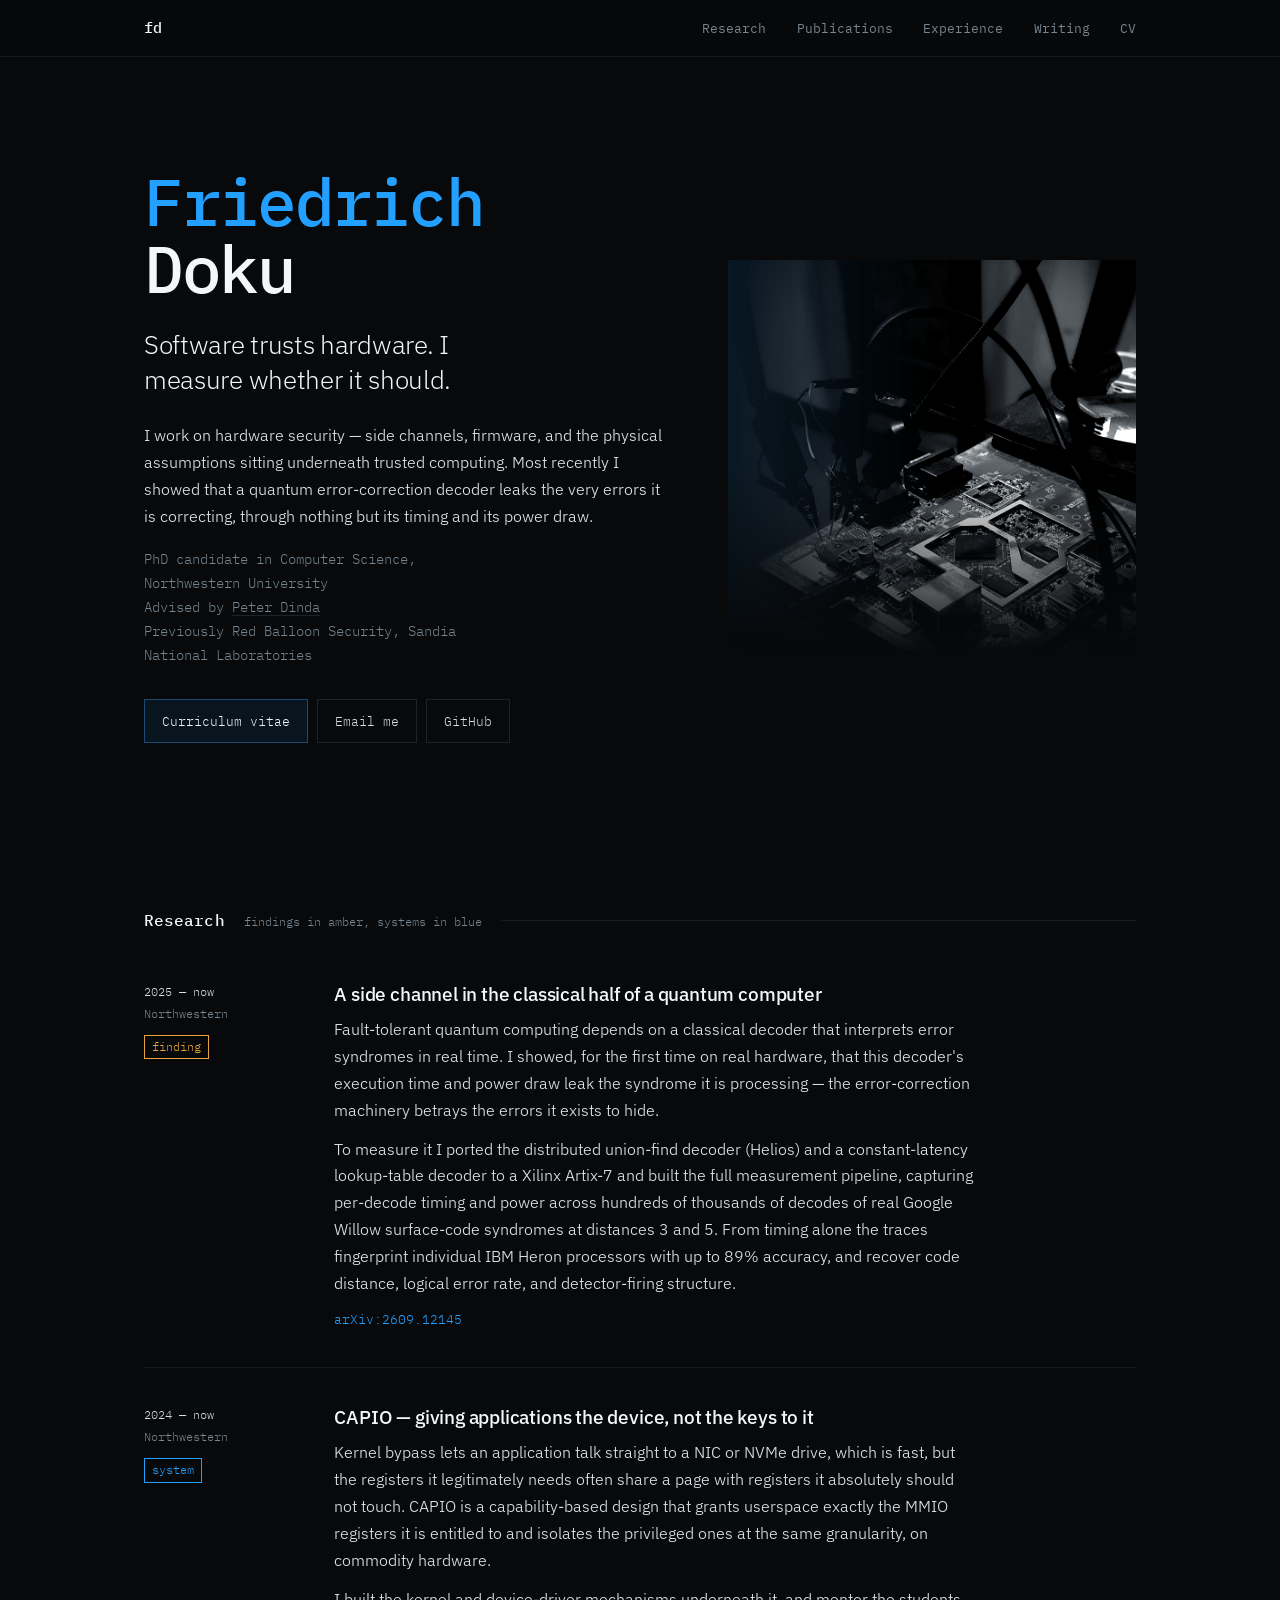
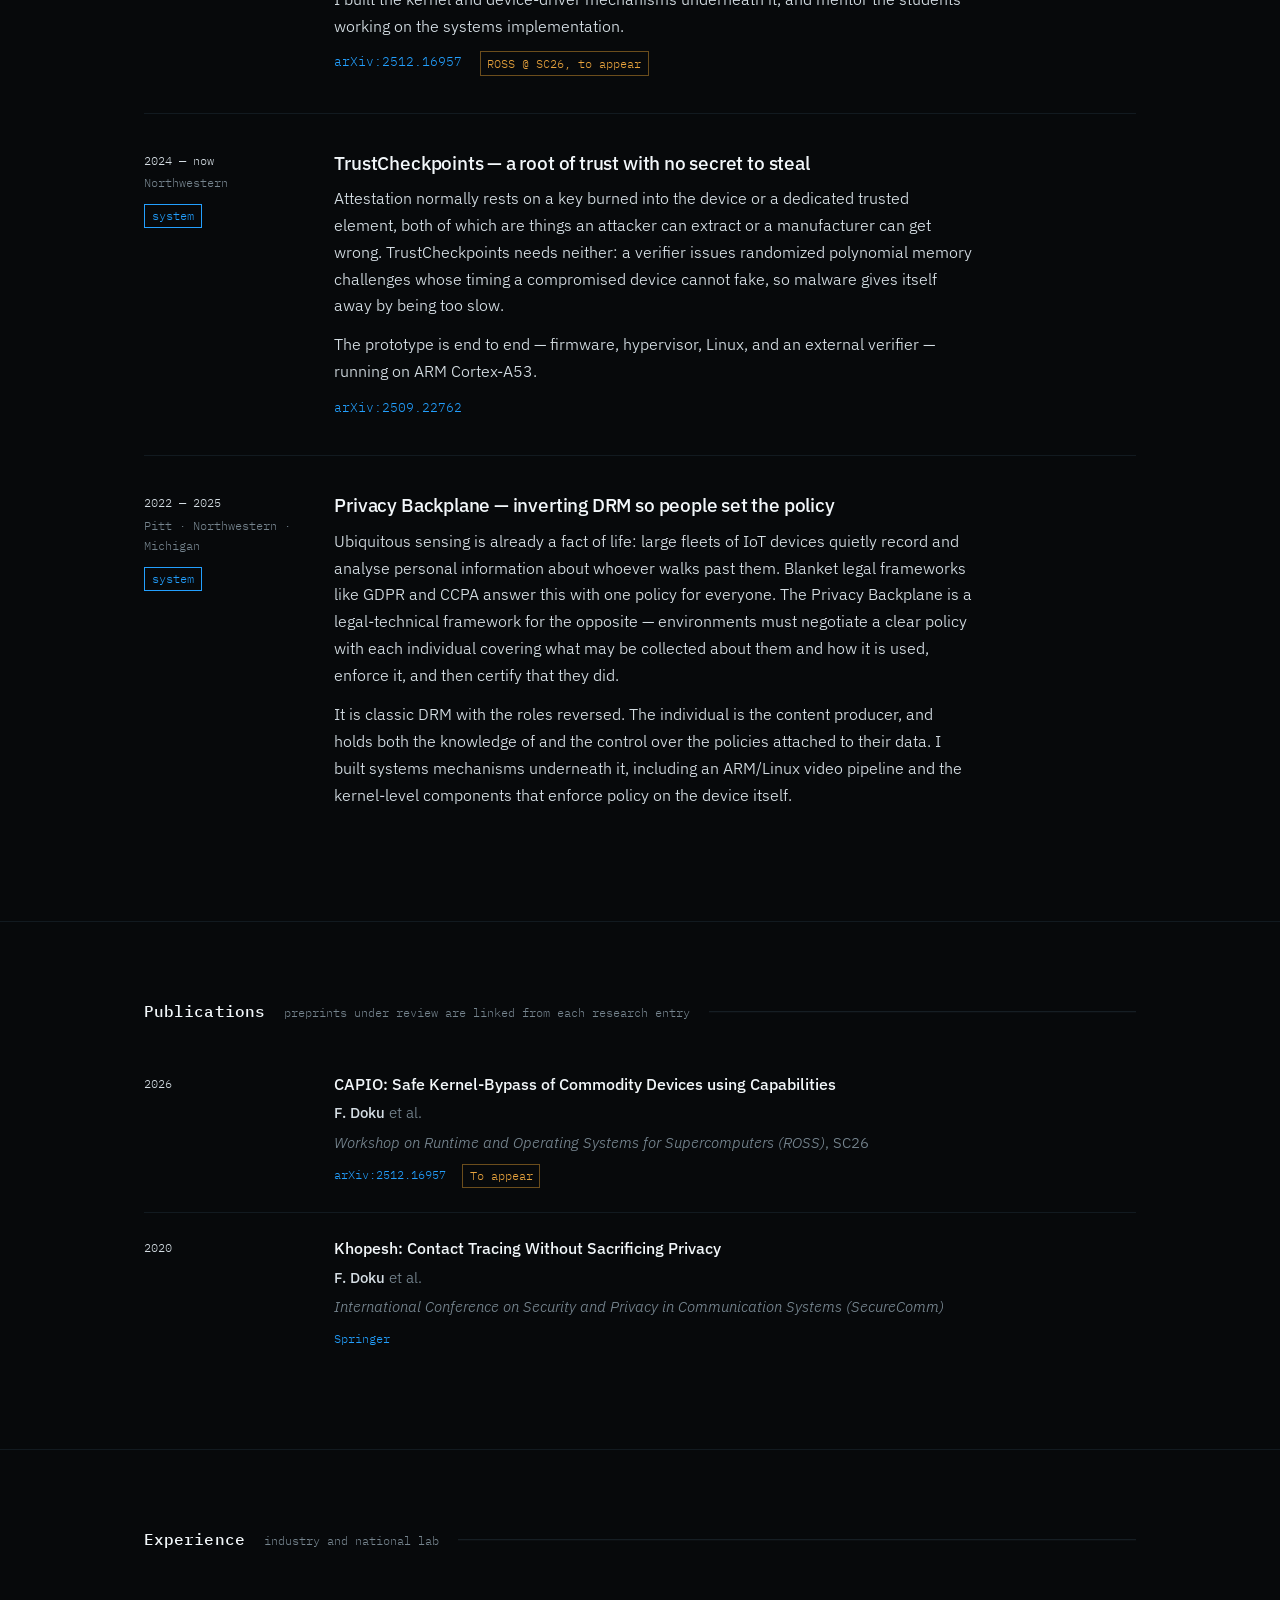
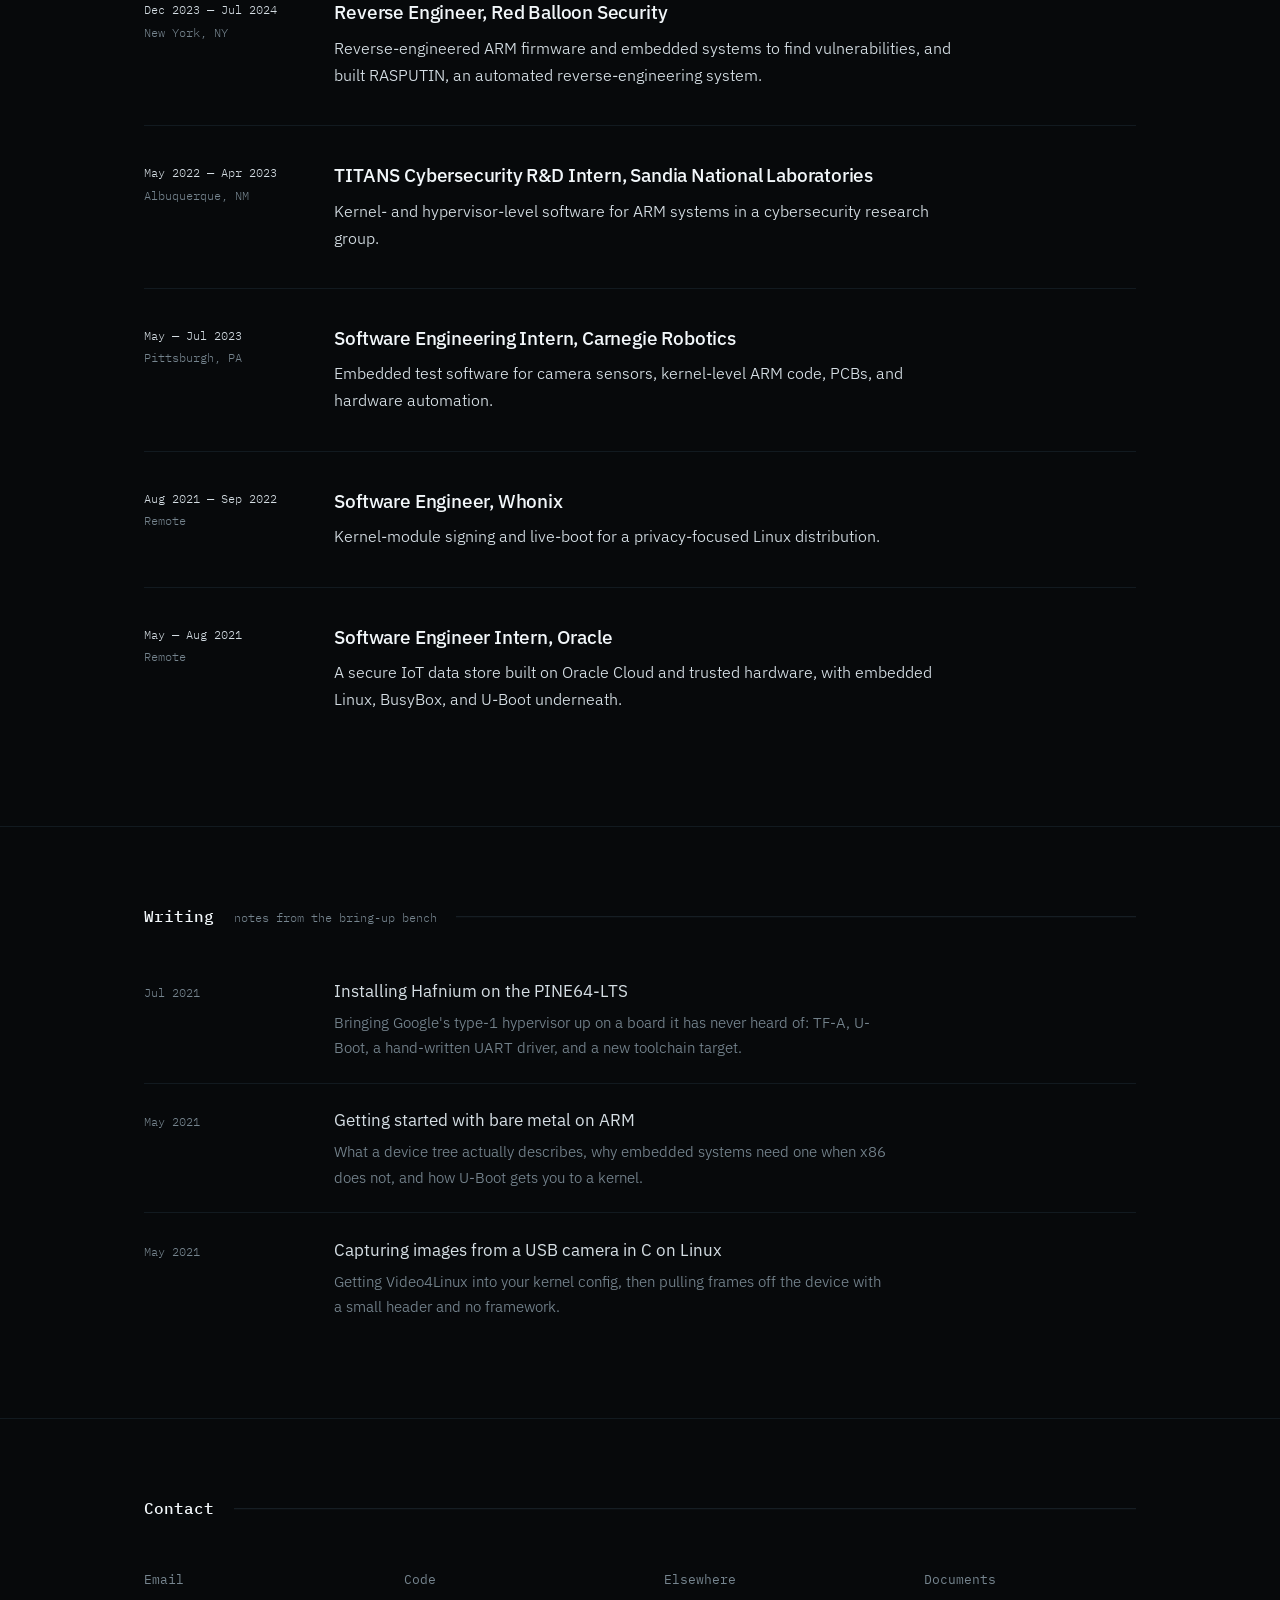
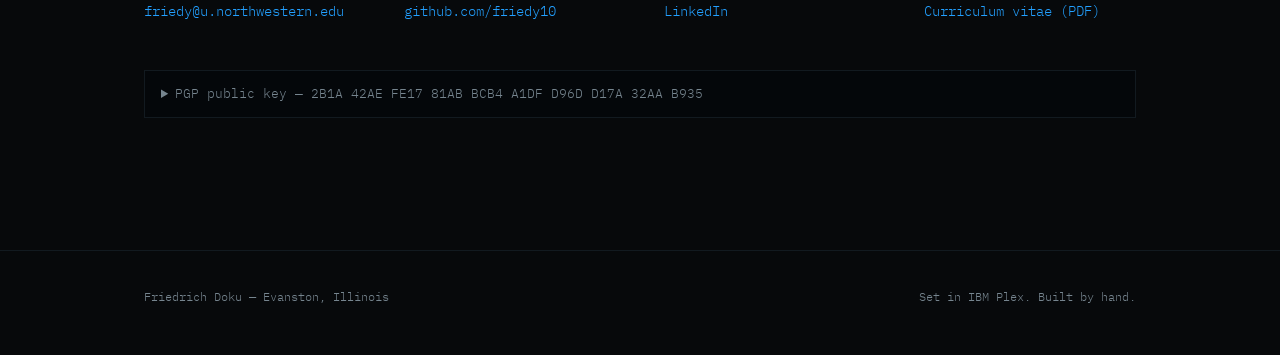
==== index.html @ 808865a9 "Drop the hero waveform" ====
<!DOCTYPE html>
<html lang="en">
<head>
<meta charset="utf-8">
<meta name="viewport" content="width=device-width, initial-scale=1">
<title>Friedrich Doku — Hardware Security Research</title>
<meta name="description" content="Friedrich Doku is a PhD candidate at Northwestern University working on hardware security: side channels, firmware, and the physical assumptions underneath trusted computing.">
<link rel="canonical" href="https://fdoku.me/">

<meta property="og:type" content="profile">
<meta property="og:title" content="Friedrich Doku — Hardware Security Research">
<meta property="og:description" content="PhD candidate at Northwestern working on hardware security: side channels, firmware, and the physical assumptions underneath trusted computing.">
<meta property="og:url" content="https://fdoku.me/">
<meta property="og:image" content="https://fdoku.me/assets/og.jpg">
<meta name="twitter:card" content="summary_large_image">

<link rel="preconnect" href="https://fonts.googleapis.com">
<link rel="preconnect" href="https://fonts.gstatic.com" crossorigin>
<link href="https://fonts.googleapis.com/css2?family=IBM+Plex+Mono:wght@400;500&family=IBM+Plex+Sans:wght@300;400;500&display=swap" rel="stylesheet">
<link rel="stylesheet" href="css/site.css">
<link rel="icon" href="data:image/svg+xml,<svg xmlns='http://www.w3.org/2000/svg' viewBox='0 0 32 32'><rect width='32' height='32' fill='%2307090b'/><text x='16' y='23' font-family='monospace' font-size='18' font-weight='600' fill='%2323a0ff' text-anchor='middle'>fd</text></svg>">

<script type="application/ld+json">
{
  "@context": "https://schema.org",
  "@type": "Person",
  "name": "Friedrich Doku",
  "url": "https://fdoku.me/",
  "email": "friedy@u.northwestern.edu",
  "jobTitle": "PhD Candidate in Computer Science",
  "affiliation": { "@type": "Organization", "name": "Northwestern University" },
  "alumniOf": { "@type": "Organization", "name": "University of Pittsburgh" },
  "knowsAbout": ["Hardware security", "Side-channel analysis", "Quantum error correction", "Trusted computing", "Operating systems", "FPGA design", "Firmware reverse engineering"],
  "sameAs": ["https://github.com/friedy10", "https://www.linkedin.com/in/friedrich-doku-34a43a165"]
}
</script>
</head>
<body>

<a class="skip" href="#main">Skip to content</a>

<header class="masthead">
  <div class="wrap">
    <a class="sigil" href="/">fd</a>
    <nav aria-label="Sections">
      <a href="#research">Research</a>
      <a href="#publications">Publications</a>
      <a href="#experience" data-optional>Experience</a>
      <a href="#writing" data-optional>Writing</a>
      <a href="assets/friedrich-doku-cv.pdf">CV</a>
    </nav>
  </div>
</header>

<main id="main">

  <!-- ============ hero ============ -->
  <section class="hero">
    <div class="wrap">
      <div class="hero-grid">
        <div>
          <h1 class="name"><span class="given">Friedrich</span>Doku</h1>
          <p class="thesis">Software trusts hardware. I measure whether it should.</p>
          <p class="standfirst prose">
            I work on hardware security — side channels, firmware, and the physical
            assumptions sitting underneath trusted computing. Most recently I showed
            that a quantum error-correction decoder leaks the very errors it is
            correcting, through nothing but its timing and its power draw.
          </p>
          <p class="affil">
            PhD candidate in Computer Science, Northwestern University<br>
            Advised by <a href="https://users.cs.northwestern.edu/~pdinda/">Peter Dinda</a><br>
            Previously Red Balloon Security, Sandia National Laboratories
          </p>
          <div class="actions">
            <a class="btn btn-key" href="assets/friedrich-doku-cv.pdf">Curriculum vitae</a>
            <a class="btn" href="mailto:friedy@u.northwestern.edu">Email me</a>
            <a class="btn" href="https://github.com/friedy10">GitHub</a>
          </div>
        </div>
        <div class="portrait">
          <img src="assets/hero-1600.jpg"
               srcset="assets/hero-900.jpg 900w, assets/hero-1600.jpg 1600w"
               sizes="(max-width: 54rem) 22rem, 42vw"
               width="1600" height="1539"
               alt="Micro-probes clipped onto the test points of a development board, photographed in black and white.">
        </div>
      </div>

    </div>
  </section>

  <!-- ============ research ============ -->
  <section class="band" id="research">
    <div class="wrap">
      <div class="band-head">
        <h2>Research</h2>
        <span class="band-note">findings in amber, systems in blue</span>
      </div>

      <div class="entries">

        <article class="entry">
          <div class="entry-meta">
            <span class="entry-when">2025 — now</span>
            <span class="entry-where">Northwestern</span>
            <span class="kind kind-finding">finding</span>
          </div>
          <div>
            <h3>A side channel in the classical half of a quantum computer</h3>
            <p>
              Fault-tolerant quantum computing depends on a classical decoder that
              interprets error syndromes in real time. I showed, for the first time on
              real hardware, that this decoder's execution time and power draw leak the
              syndrome it is processing — the error-correction machinery betrays the
              errors it exists to hide.
            </p>
            <p>
              To measure it I ported the distributed union-find decoder (Helios) and a
              constant-latency lookup-table decoder to a Xilinx Artix-7 and built the
              full measurement pipeline, capturing per-decode timing and power across
              hundreds of thousands of decodes of real Google Willow surface-code
              syndromes at distances 3 and 5. From timing alone the traces fingerprint
              individual IBM Heron processors with up to 89% accuracy, and recover code
              distance, logical error rate, and detector-firing structure.
            </p>
            <div class="entry-links">
              <a href="https://arxiv.org/abs/2609.12145">arXiv:2609.12145</a>
            </div>
          </div>
        </article>

        <article class="entry">
          <div class="entry-meta">
            <span class="entry-when">2024 — now</span>
            <span class="entry-where">Northwestern</span>
            <span class="kind kind-system">system</span>
          </div>
          <div>
            <h3>CAPIO — giving applications the device, not the keys to it</h3>
            <p>
              Kernel bypass lets an application talk straight to a NIC or NVMe drive,
              which is fast, but the registers it legitimately needs often share a page
              with registers it absolutely should not touch. CAPIO is a capability-based
              design that grants userspace exactly the MMIO registers it is entitled to
              and isolates the privileged ones at the same granularity, on commodity
              hardware.
            </p>
            <p>
              I built the kernel and device-driver mechanisms underneath it, and mentor
              the students working on the systems implementation.
            </p>
            <div class="entry-links">
              <a href="https://arxiv.org/abs/2512.16957">arXiv:2512.16957</a>
              <span class="status">ROSS @ SC26, to appear</span>
            </div>
          </div>
        </article>

        <article class="entry">
          <div class="entry-meta">
            <span class="entry-when">2024 — now</span>
            <span class="entry-where">Northwestern</span>
            <span class="kind kind-system">system</span>
          </div>
          <div>
            <h3>TrustCheckpoints — a root of trust with no secret to steal</h3>
            <p>
              Attestation normally rests on a key burned into the device or a dedicated
              trusted element, both of which are things an attacker can extract or a
              manufacturer can get wrong. TrustCheckpoints needs neither: a verifier
              issues randomized polynomial memory challenges whose timing a compromised
              device cannot fake, so malware gives itself away by being too slow.
            </p>
            <p>
              The prototype is end to end — firmware, hypervisor, Linux, and an external
              verifier — running on ARM Cortex-A53.
            </p>
            <div class="entry-links">
              <a href="https://arxiv.org/abs/2509.22762">arXiv:2509.22762</a>
            </div>
          </div>
        </article>

        <article class="entry">
          <div class="entry-meta">
            <span class="entry-when">2022 — 2025</span>
            <span class="entry-where">Pitt · Northwestern · Michigan</span>
            <span class="kind kind-system">system</span>
          </div>
          <div>
            <h3>Privacy Backplane — inverting DRM so people set the policy</h3>
            <p>
              Ubiquitous sensing is already a fact of life: large fleets of IoT devices
              quietly record and analyse personal information about whoever walks past
              them. Blanket legal frameworks like GDPR and CCPA answer this with one
              policy for everyone. The Privacy Backplane is a legal-technical framework
              for the opposite — environments must negotiate a clear policy with each
              individual covering what may be collected about them and how it is used,
              enforce it, and then certify that they did.
            </p>
            <p>
              It is classic DRM with the roles reversed. The individual is the content
              producer, and holds both the knowledge of and the control over the policies
              attached to their data. I built systems mechanisms underneath it, including
              an ARM/Linux video pipeline and the kernel-level components that enforce
              policy on the device itself.
            </p>
          </div>
        </article>

      </div>
    </div>
  </section>

  <!-- ============ publications ============ -->
  <section class="band" id="publications">
    <div class="wrap">
      <div class="band-head">
        <h2>Publications</h2>
        <span class="band-note">preprints under review are linked from each research entry</span>
      </div>

      <ol class="pubs">
        <li class="pub">
          <div class="pub-year">2026</div>
          <div>
            <p class="pub-title">CAPIO: Safe Kernel-Bypass of Commodity Devices using Capabilities</p>
            <p class="pub-authors"><span class="me">F. Doku</span> et al.</p>
            <p class="pub-venue"><em>Workshop on Runtime and Operating Systems for Supercomputers (ROSS)</em>, SC26</p>
            <div class="pub-links">
              <a href="https://arxiv.org/abs/2512.16957">arXiv:2512.16957</a>
              <span class="status">To appear</span>
            </div>
          </div>
        </li>
        <li class="pub">
          <div class="pub-year">2020</div>
          <div>
            <p class="pub-title">Khopesh: Contact Tracing Without Sacrificing Privacy</p>
            <p class="pub-authors"><span class="me">F. Doku</span> et al.</p>
            <p class="pub-venue"><em>International Conference on Security and Privacy in Communication Systems (SecureComm)</em></p>
            <div class="pub-links"><a href="https://link.springer.com/chapter/10.1007/978-3-030-63095-9_30">Springer</a></div>
          </div>
        </li>
      </ol>
    </div>
  </section>

  <!-- ============ experience ============ -->
  <section class="band" id="experience">
    <div class="wrap">
      <div class="band-head">
        <h2>Experience</h2>
        <span class="band-note">industry and national lab</span>
      </div>

      <div class="entries">
        <article class="entry">
          <div class="entry-meta">
            <span class="entry-when">Dec 2023 — Jul 2024</span>
            <span class="entry-where">New York, NY</span>
          </div>
          <div>
            <h3>Reverse Engineer, Red Balloon Security</h3>
            <p>
              Reverse-engineered ARM firmware and embedded systems to find
              vulnerabilities, and built RASPUTIN, an automated reverse-engineering
              system.
            </p>
          </div>
        </article>

        <article class="entry">
          <div class="entry-meta">
            <span class="entry-when">May 2022 — Apr 2023</span>
            <span class="entry-where">Albuquerque, NM</span>
          </div>
          <div>
            <h3>TITANS Cybersecurity R&amp;D Intern, Sandia National Laboratories</h3>
            <p>Kernel- and hypervisor-level software for ARM systems in a cybersecurity research group.</p>
          </div>
        </article>

        <article class="entry">
          <div class="entry-meta">
            <span class="entry-when">May — Jul 2023</span>
            <span class="entry-where">Pittsburgh, PA</span>
          </div>
          <div>
            <h3>Software Engineering Intern, Carnegie Robotics</h3>
            <p>Embedded test software for camera sensors, kernel-level ARM code, PCBs, and hardware automation.</p>
          </div>
        </article>

        <article class="entry">
          <div class="entry-meta">
            <span class="entry-when">Aug 2021 — Sep 2022</span>
            <span class="entry-where">Remote</span>
          </div>
          <div>
            <h3>Software Engineer, Whonix</h3>
            <p>Kernel-module signing and live-boot for a privacy-focused Linux distribution.</p>
          </div>
        </article>

        <article class="entry">
          <div class="entry-meta">
            <span class="entry-when">May — Aug 2021</span>
            <span class="entry-where">Remote</span>
          </div>
          <div>
            <h3>Software Engineer Intern, Oracle</h3>
            <p>A secure IoT data store built on Oracle Cloud and trusted hardware, with embedded Linux, BusyBox, and U-Boot underneath.</p>
          </div>
        </article>
      </div>
    </div>
  </section>

  <!-- ============ writing ============ -->
  <section class="band" id="writing">
    <div class="wrap">
      <div class="band-head">
        <h2>Writing</h2>
        <span class="band-note">notes from the bring-up bench</span>
      </div>

      <div class="notes">
        <article class="note">
          <div class="note-date">Jul 2021</div>
          <div>
            <h3><a href="writing/hafnium-pine64.html">Installing Hafnium on the PINE64-LTS</a></h3>
            <p>Bringing Google's type-1 hypervisor up on a board it has never heard of: TF-A, U-Boot, a hand-written UART driver, and a new toolchain target.</p>
          </div>
        </article>
        <article class="note">
          <div class="note-date">May 2021</div>
          <div>
            <h3><a href="writing/bare-metal-arm.html">Getting started with bare metal on ARM</a></h3>
            <p>What a device tree actually describes, why embedded systems need one when x86 does not, and how U-Boot gets you to a kernel.</p>
          </div>
        </article>
        <article class="note">
          <div class="note-date">May 2021</div>
          <div>
            <h3><a href="writing/usb-camera-linux.html">Capturing images from a USB camera in C on Linux</a></h3>
            <p>Getting Video4Linux into your kernel config, then pulling frames off the device with a small header and no framework.</p>
          </div>
        </article>
      </div>
    </div>
  </section>

  <!-- ============ contact ============ -->
  <section class="band" id="contact">
    <div class="wrap">
      <div class="band-head">
        <h2>Contact</h2>
      </div>

      <div class="contact-grid">
        <div>
          <h3>Email</h3>
          <p><a href="mailto:friedy@u.northwestern.edu">friedy@u.northwestern.edu</a></p>
        </div>
        <div>
          <h3>Code</h3>
          <p><a href="https://github.com/friedy10">github.com/friedy10</a></p>
        </div>
        <div>
          <h3>Elsewhere</h3>
          <p><a href="https://www.linkedin.com/in/friedrich-doku-34a43a165">LinkedIn</a></p>
        </div>
        <div>
          <h3>Documents</h3>
          <p><a href="assets/friedrich-doku-cv.pdf">Curriculum vitae (PDF)</a></p>
        </div>
      </div>

      <details class="pgp">
        <summary>PGP public key — 2B1A 42AE FE17 81AB BCB4 A1DF D96D D17A 32AA B935</summary>
        <pre>-----BEGIN PGP PUBLIC KEY BLOCK-----

xjMEZY9wIBYJKwYBBAHaRw8BAQdANNFhw9uJPuq9oFyy8xSL/KICHEbL1bJOZC79
U6bg1aDNKEZyaWVkcmljaCBEb2t1IDxmcmllZHJpY2hkb2t1QGdtYWlsLmNvbT7C
iQQTFggAMRYhBCsaQq7+F4GrvLSh39lt0Xoyqrk1BQJlj3AgAhsDBAsJCAcFFQgJ
CgsFFgIDAQAACgkQ2W3RejKquTUc7wEAmlkQCG/AqqyCNKXZ5TZtK6Zj+J1MzpQW
PnNj9IHGEZ8A/2VT9aLi4pdKVY94GvLD6oTisN+mFYYg9LP3dTA17pYAzjgEZY9w
IBIKKwYBBAGXVQEFAQEHQJ5poy1A3QW7K1NgSfqn7qgs6y6pedqAxLJqjVR3CONk
AwEIB8J4BBgWCAAgFiEEKxpCrv4Xgau8tKHf2W3RejKquTUFAmWPcCACGwwACgkQ
2W3RejKquTUVhAD/XX2ftGFTFWkQBJEXX9XVi2YY2TYz3v8AEkPWFZdljkkA/ijt
Ziic5yHUYnKzFaPhceVBJk4YUfXxAPOUCLkJU6MO
=awGI
-----END PGP PUBLIC KEY BLOCK-----</pre>
      </details>
    </div>
  </section>

</main>

<footer class="foot">
  <div class="wrap">
    <span>Friedrich Doku — Evanston, Illinois</span>
    <span>Set in IBM Plex. Built by hand.</span>
  </div>
</footer>

</body>
</html>
---- css/site.css ----
/* Friedrich Doku — hardware security research
   Palette grounded in instrumentation: deep board-black, probe blue (#23A0FF,
   sampled from the existing wordmark), sodium amber for measurement findings. */

:root {
  --ink:        #07090b;
  --ink-raise:  #0d1216;
  --ink-sunk:   #04070a;
  --line:       #1b242b;
  --line-soft:  #121a20;
  --mute:       #76858f;
  --text:       #d5dee4;
  --bright:     #f2f7fa;

  --probe:      #23a0ff;   /* systems I built */
  --probe-dim:  #1a4a73;
  --signal:     #e8a33d;   /* measurements / findings */
  --signal-dim: #6b4d1c;

  --mono: "IBM Plex Mono", ui-monospace, SFMono-Regular, Menlo, monospace;
  --sans: "IBM Plex Sans", system-ui, -apple-system, Segoe UI, sans-serif;

  --wrap: 1120px;
  --gut: clamp(1.25rem, 5vw, 4rem);
  --meta-col: 9.5rem;
}

*, *::before, *::after { box-sizing: border-box; }

html { -webkit-text-size-adjust: 100%; scroll-behavior: smooth; }
@media (prefers-reduced-motion: reduce) { html { scroll-behavior: auto; } }

body {
  margin: 0;
  background: var(--ink);
  color: var(--text);
  font-family: var(--sans);
  font-size: 1rem;
  font-weight: 350;
  line-height: 1.68;
  -webkit-font-smoothing: antialiased;
  text-rendering: optimizeLegibility;
}

/* ---------- primitives ---------- */

.wrap { max-width: var(--wrap); margin-inline: auto; padding-inline: var(--gut); }
.prose { max-width: 66ch; }

a { color: var(--probe); text-decoration: none; }
a:hover { text-decoration: underline; text-underline-offset: 0.2em; }

:focus-visible {
  outline: 2px solid var(--probe);
  outline-offset: 3px;
  border-radius: 1px;
}

.skip {
  position: absolute; left: -9999px;
  background: var(--probe); color: var(--ink-sunk);
  padding: 0.6rem 1rem; font-family: var(--mono); font-size: 0.85rem; z-index: 99;
}
.skip:focus { left: 1rem; top: 1rem; }

/* ---------- masthead ---------- */

.masthead {
  position: sticky; top: 0; z-index: 20;
  background: color-mix(in srgb, var(--ink) 86%, transparent);
  backdrop-filter: blur(10px);
  border-bottom: 1px solid var(--line-soft);
}
.masthead > .wrap {
  display: flex; align-items: center; justify-content: space-between;
  gap: 1.5rem; min-height: 3.5rem;
}
.sigil {
  font-family: var(--mono); font-size: 0.95rem; font-weight: 500;
  color: var(--bright); letter-spacing: 0.02em;
}
.sigil:hover { text-decoration: none; color: var(--probe); }
.masthead nav { display: flex; gap: clamp(0.9rem, 2.4vw, 1.9rem); }
.masthead nav a {
  font-family: var(--mono); font-size: 0.83rem; font-weight: 400;
  color: var(--mute);
}
.masthead nav a:hover { color: var(--bright); text-decoration: none; }
@media (max-width: 34rem) { .masthead nav a[data-optional] { display: none; } }

/* ---------- hero ---------- */

.hero {
  padding-top: clamp(3.5rem, 9vw, 7rem);
  padding-bottom: clamp(3rem, 7vw, 5.5rem);
  position: relative; overflow: hidden;
}
.hero-grid {
  display: grid;
  grid-template-columns: minmax(0, 1.12fr) minmax(0, 0.88fr);
  gap: clamp(2rem, 5vw, 4.5rem);
  align-items: center;
}

.name {
  font-family: var(--mono);
  font-size: clamp(2.3rem, 6.4vw, 4.1rem);
  font-weight: 500;
  line-height: 1.02;
  letter-spacing: -0.035em;
  color: var(--bright);
  margin: 0 0 1.6rem;
}
.name .given { display: block; color: var(--probe); }

.thesis {
  font-family: var(--sans);
  font-size: clamp(1.18rem, 2.5vw, 1.6rem);
  font-weight: 300;
  line-height: 1.36;
  letter-spacing: -0.012em;
  color: var(--bright);
  margin: 0 0 1.5rem;
  max-width: 24ch;
  text-wrap: balance;
}
.standfirst { color: var(--text); margin: 0 0 1.1rem; max-width: 52ch; }
.affil {
  font-family: var(--mono); font-size: 0.86rem; line-height: 1.75;
  color: var(--mute); margin: 0 0 2rem; max-width: 46ch;
}
.affil a { color: var(--mute); text-decoration: underline;
           text-decoration-color: var(--line); text-underline-offset: 0.22em; }
.affil a:hover { color: var(--text); text-decoration-color: var(--probe); }

.actions { display: flex; flex-wrap: wrap; gap: 0.6rem; }
.btn {
  font-family: var(--mono); font-size: 0.84rem;
  padding: 0.6rem 1.05rem;
  border: 1px solid var(--line);
  color: var(--text); background: transparent;
}
.btn:hover { border-color: var(--probe); color: var(--bright); text-decoration: none; }
.btn-key { border-color: var(--probe-dim); background: rgba(35,160,255,0.08); color: var(--bright); }
.btn-key:hover { background: rgba(35,160,255,0.16); }

/* portrait — bleeds into the page rather than sitting in a box */
.portrait {
  position: relative;
  -webkit-mask-image: linear-gradient(to bottom, #000 52%, transparent 100%);
  mask-image: linear-gradient(to bottom, #000 52%, transparent 100%);
}
.portrait img {
  display: block; width: 100%; height: auto;
  filter: grayscale(1) contrast(1.22) brightness(1.12);
  -webkit-mask-image: linear-gradient(to left, #000 50%, transparent 100%);
  mask-image: linear-gradient(to left, #000 50%, transparent 100%);
}
.portrait::after {           /* probe-blue cast, barely there */
  content: ""; position: absolute; inset: 0;
  background: var(--probe); opacity: 0.1;
  mix-blend-mode: soft-light; pointer-events: none;
}
@media (max-width: 54rem) {
  .hero-grid { grid-template-columns: 1fr; }
  .portrait { order: -1; max-width: 20rem; -webkit-mask-image: none; mask-image: none; }
  .portrait img { -webkit-mask-image: none; mask-image: none; }
}

/* ---------- sections ---------- */

.band { padding-block: clamp(3rem, 6vw, 4.75rem); }
.band + .band { border-top: 1px solid var(--line-soft); }

.band-head {
  display: flex; align-items: baseline; gap: 1.2rem;
  margin-bottom: clamp(2rem, 4vw, 3rem);
}
.band-head h2 {
  font-family: var(--mono); font-size: 0.98rem; font-weight: 500;
  color: var(--bright); margin: 0; white-space: nowrap; letter-spacing: 0.005em;
}
.band-head::after {
  content: ""; flex: 1; height: 1px; background: var(--line);
  transform: translateY(-0.3em);
}
.band-note {
  font-family: var(--mono); font-size: 0.78rem; color: var(--mute);
  white-space: nowrap;
}

/* ---------- entry rows (research, experience) ---------- */

.entries { display: grid; gap: 0; }
.entry {
  display: grid;
  grid-template-columns: var(--meta-col) minmax(0, 1fr);
  gap: clamp(1.2rem, 3vw, 2.75rem);
  padding-block: clamp(1.6rem, 3vw, 2.3rem);
  border-top: 1px solid var(--line-soft);
}
.entry:first-child { border-top: 0; padding-top: 0; }

.entry-meta { font-family: var(--mono); font-size: 0.78rem; line-height: 1.6; color: var(--mute); }
.entry-when { display: block; color: var(--text); }
.entry-where { display: block; margin-top: 0.15rem; }

/* kind marker: amber = a measurement/finding, blue = a system I built.
   The word carries the meaning; colour only reinforces it. */
.kind {
  display: inline-block; margin-top: 0.7rem;
  font-family: var(--mono); font-size: 0.72rem;
  padding: 0.12rem 0.45rem; border: 1px solid currentColor;
}
.kind-finding { color: var(--signal); }
.kind-system  { color: var(--probe); }

.entry h3 {
  font-family: var(--sans); font-size: 1.16rem; font-weight: 500;
  line-height: 1.34; letter-spacing: -0.01em;
  color: var(--bright); margin: 0 0 0.6rem;
}
.entry p { margin: 0 0 0.75rem; max-width: 64ch; }
.entry p:last-child { margin-bottom: 0; }
.entry-links { font-family: var(--mono); font-size: 0.8rem; display: flex; flex-wrap: wrap; gap: 1.1rem; }

@media (max-width: 40rem) {
  .entry { grid-template-columns: 1fr; gap: 0.85rem; }
  .kind { margin-top: 0.4rem; }
}

/* ---------- publications ---------- */

.pubs { list-style: none; margin: 0; padding: 0; counter-reset: none; }
.pub {
  display: grid;
  grid-template-columns: var(--meta-col) minmax(0, 1fr);
  gap: clamp(1.2rem, 3vw, 2.75rem);
  padding-block: 1.5rem;
  border-top: 1px solid var(--line-soft);
}
.pub:first-child { border-top: 0; padding-top: 0; }
.pub-year { font-family: var(--mono); font-size: 0.78rem; color: var(--text); }
.pub-title { font-weight: 500; color: var(--bright); margin: 0 0 0.35rem; line-height: 1.45; }
.pub-authors, .pub-venue {
  font-size: 0.92rem; color: var(--mute); margin: 0 0 0.3rem;
}
.pub-authors .me { color: var(--text); font-weight: 500; }
.pub-venue em { font-style: italic; }
.pub-links { font-family: var(--mono); font-size: 0.78rem; display: flex; flex-wrap: wrap; gap: 1rem; margin-top: 0.5rem; }
.status {
  font-family: var(--mono); font-size: 0.72rem; color: var(--signal);
  border: 1px solid var(--signal-dim); padding: 0.1rem 0.4rem;
}
@media (max-width: 40rem) { .pub { grid-template-columns: 1fr; gap: 0.5rem; } }

/* ---------- writing ---------- */

.notes { display: grid; gap: 0; }
.note {
  display: grid; grid-template-columns: var(--meta-col) minmax(0, 1fr);
  gap: clamp(1.2rem, 3vw, 2.75rem);
  padding-block: 1.4rem; border-top: 1px solid var(--line-soft);
  align-items: baseline;
}
.note:first-child { border-top: 0; padding-top: 0; }
.note-date { font-family: var(--mono); font-size: 0.78rem; color: var(--mute); }
.note h3 { font-family: var(--sans); font-size: 1.05rem; font-weight: 400; margin: 0 0 0.3rem; }
.note h3 a { color: var(--text); }
.note h3 a:hover { color: var(--probe); text-decoration: none; }
.note p { margin: 0; font-size: 0.94rem; color: var(--mute); max-width: 62ch; }
@media (max-width: 40rem) { .note { grid-template-columns: 1fr; gap: 0.35rem; } }

/* ---------- contact ---------- */

.contact-grid {
  display: grid; grid-template-columns: repeat(auto-fit, minmax(11rem, 1fr));
  gap: clamp(1.5rem, 4vw, 3rem);
}
.contact-grid h3 {
  font-family: var(--mono); font-size: 0.8rem; font-weight: 400;
  color: var(--mute); margin: 0 0 0.6rem;
}
.contact-grid p { margin: 0 0 0.4rem; font-family: var(--mono); font-size: 0.88rem; }
.pgp {
  margin-top: 2.5rem; border: 1px solid var(--line-soft);
  background: var(--ink-sunk);
}
.pgp summary {
  cursor: pointer; padding: 0.75rem 1rem;
  font-family: var(--mono); font-size: 0.8rem; color: var(--mute);
}
.pgp summary:hover { color: var(--text); }
.pgp pre {
  margin: 0; padding: 0 1rem 1rem; overflow-x: auto;
  font-family: var(--mono); font-size: 0.68rem; line-height: 1.5; color: var(--mute);
}

/* ---------- footer ---------- */

.foot {
  border-top: 1px solid var(--line-soft);
  margin-top: clamp(2rem, 5vw, 3.5rem);
  padding-block: 2.25rem 3rem;
  font-family: var(--mono); font-size: 0.76rem; color: var(--mute);
}
.foot > .wrap {
  display: flex; flex-wrap: wrap; gap: 0.6rem 2rem; justify-content: space-between;
}
.foot a { color: var(--mute); }
.foot a:hover { color: var(--text); }

/* ---------- article pages ---------- */

.article { padding-block: clamp(3rem, 7vw, 5rem) 2rem; }
.article-head { max-width: 66ch; margin-bottom: clamp(2.2rem, 5vw, 3.2rem); }
.back {
  font-family: var(--mono); font-size: 0.8rem; color: var(--mute);
  display: inline-block; margin-bottom: 1.6rem;
}
.back:hover { color: var(--probe); text-decoration: none; }
.article-head h1 {
  font-family: var(--sans); font-weight: 400;
  font-size: clamp(1.7rem, 4vw, 2.5rem); line-height: 1.2;
  letter-spacing: -0.022em; color: var(--bright); margin: 0 0 0.9rem;
  text-wrap: balance;
}
.article-meta { font-family: var(--mono); font-size: 0.79rem; color: var(--mute); }
.article-meta .vintage { color: var(--signal); }

.body { max-width: 68ch; }
.body h2 {
  font-family: var(--mono); font-size: 1.02rem; font-weight: 500; color: var(--bright);
  margin: 2.8rem 0 0.9rem; padding-bottom: 0.5rem; border-bottom: 1px solid var(--line-soft);
}
.body h3 {
  font-family: var(--mono); font-size: 0.88rem; font-weight: 500; color: var(--probe);
  margin: 2rem 0 0.7rem;
}
.body p { margin: 0 0 1.15rem; }
.body ul { margin: 0 0 1.15rem; padding-left: 1.1rem; }
.body li { margin-bottom: 0.4rem; }
.body img {
  display: block; width: 100%; height: auto; margin: 1.6rem 0 0.5rem;
  border: 1px solid var(--line); background: var(--ink-sunk);
}
.body figure { margin: 1.8rem 0; }
.body figure img { margin-top: 0; }
.body figcaption { font-family: var(--mono); font-size: 0.74rem; color: var(--mute); margin-top: 0.6rem; }

.body pre {
  background: var(--ink-sunk); border: 1px solid var(--line-soft);
  border-left: 2px solid var(--probe-dim);
  padding: 0.95rem 1.1rem; overflow-x: auto;
  margin: 0 0 1.3rem;
  font-family: var(--mono); font-size: 0.8rem; line-height: 1.62; color: var(--text);
}
.body code {
  font-family: var(--mono); font-size: 0.86em;
  background: var(--ink-raise); border: 1px solid var(--line-soft);
  padding: 0.1em 0.35em; color: var(--bright);
}
.body pre code { background: none; border: 0; padding: 0; font-size: inherit; color: inherit; }

.article-foot {
  max-width: 68ch; margin-top: 3.5rem; padding-top: 1.5rem;
  border-top: 1px solid var(--line-soft);
  font-family: var(--mono); font-size: 0.8rem; color: var(--mute);
}

/* ---------- 404 ---------- */
.lost { min-height: 62vh; display: grid; align-content: center; gap: 1rem; }
.lost h1 { font-family: var(--mono); font-size: clamp(2rem, 6vw, 3.2rem); color: var(--bright); margin: 0; }
.lost p { max-width: 46ch; margin: 0; }
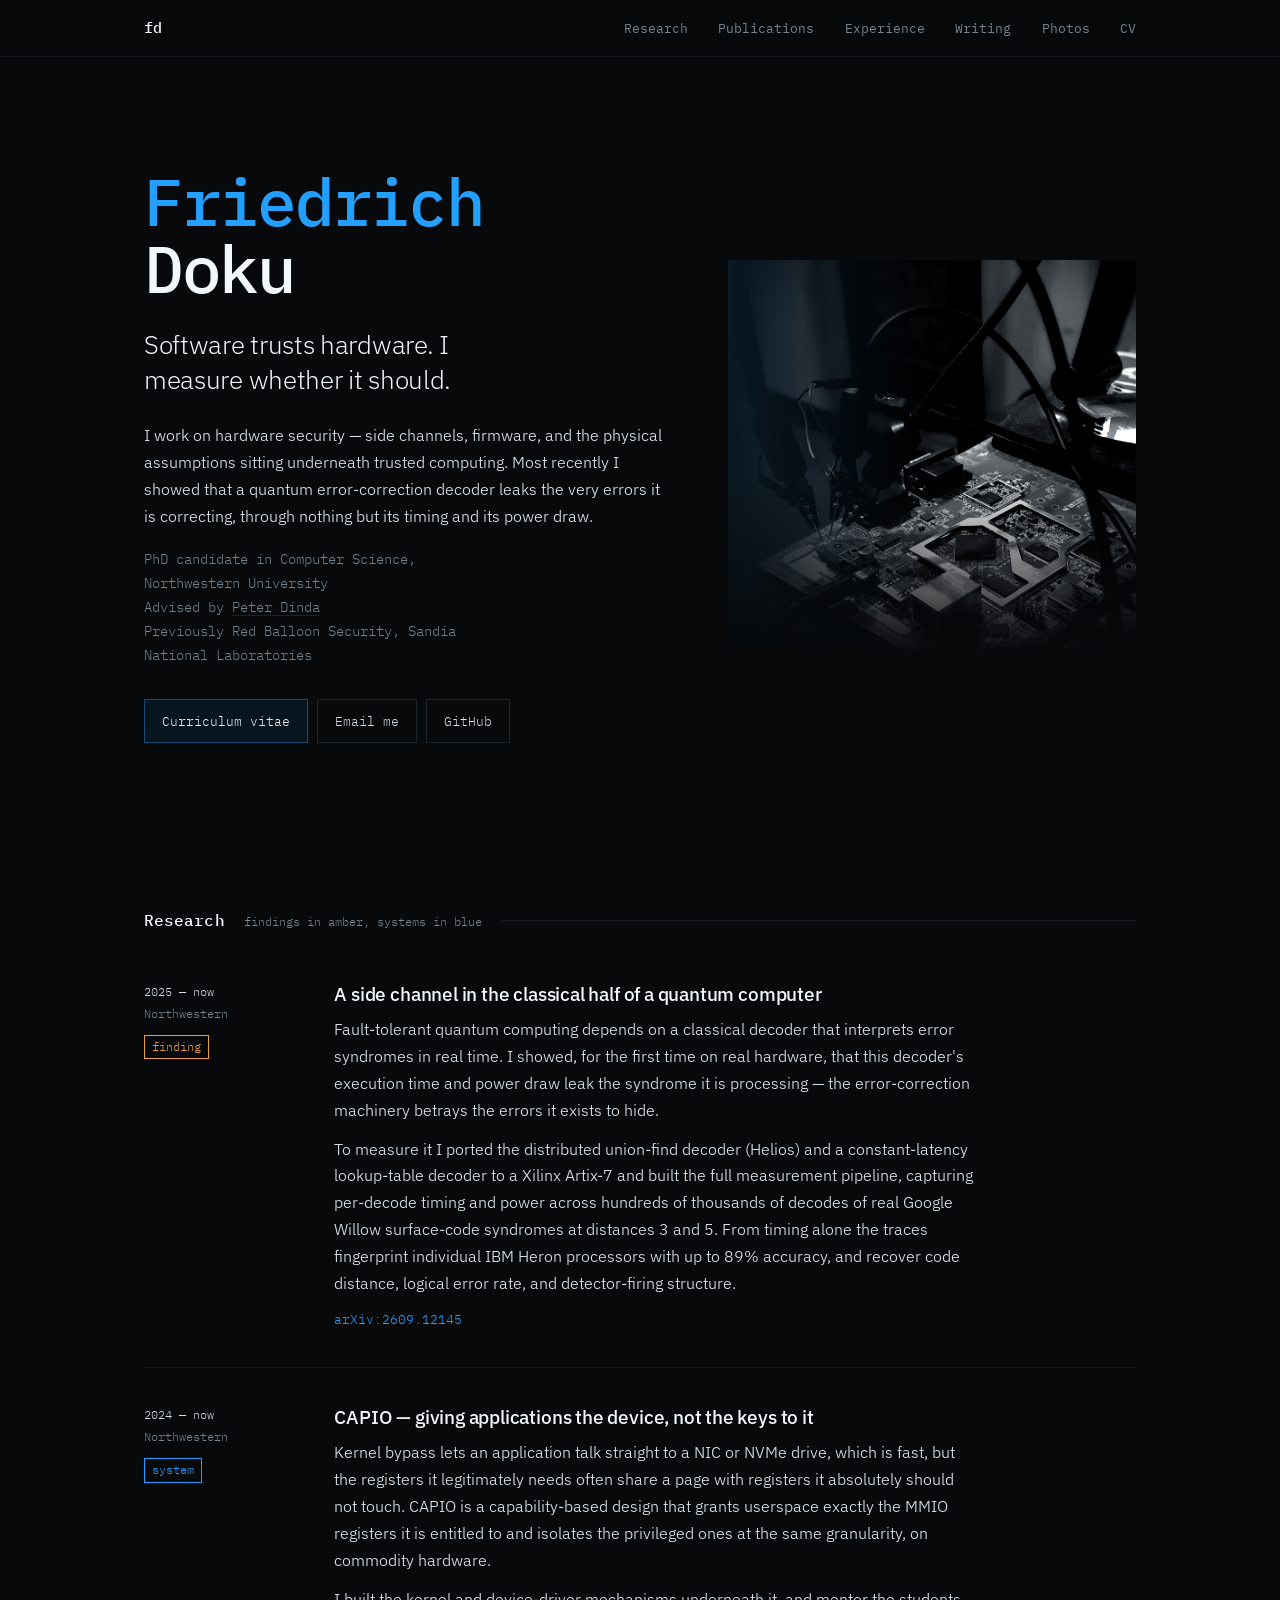
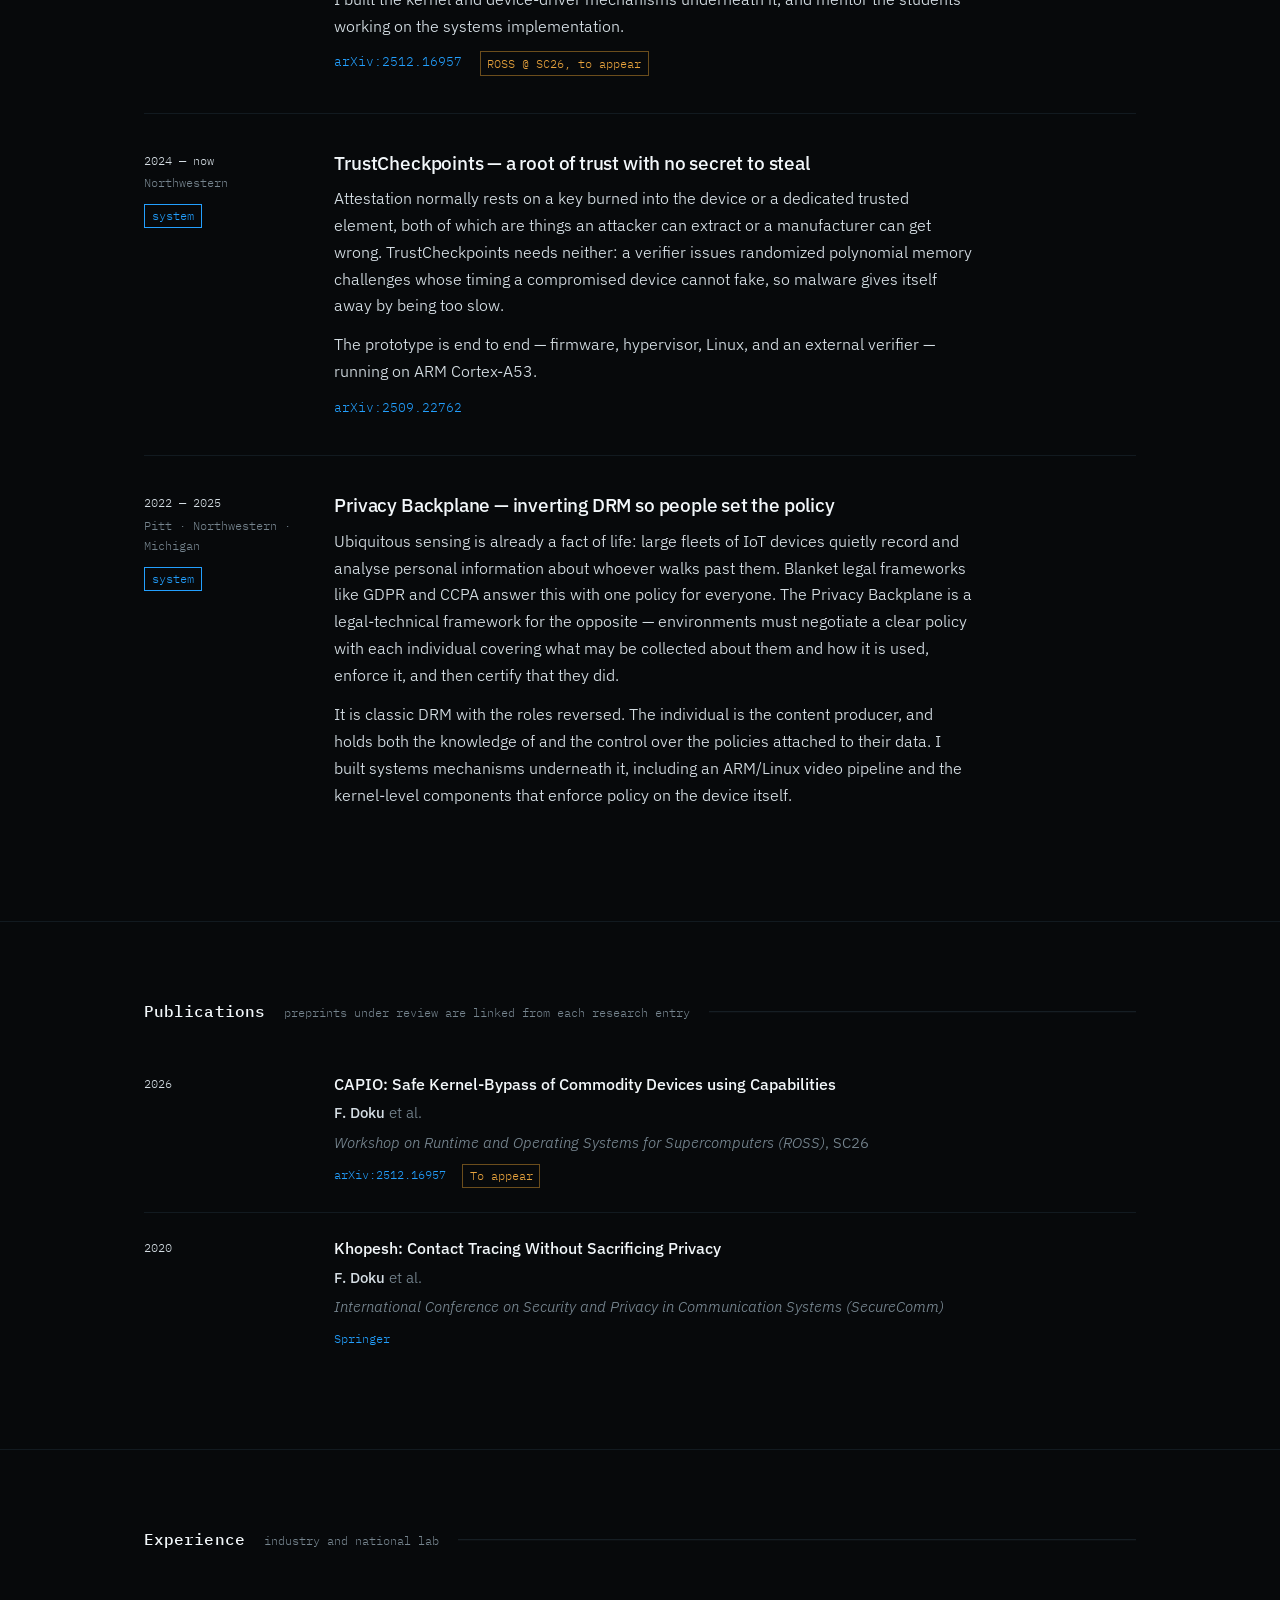
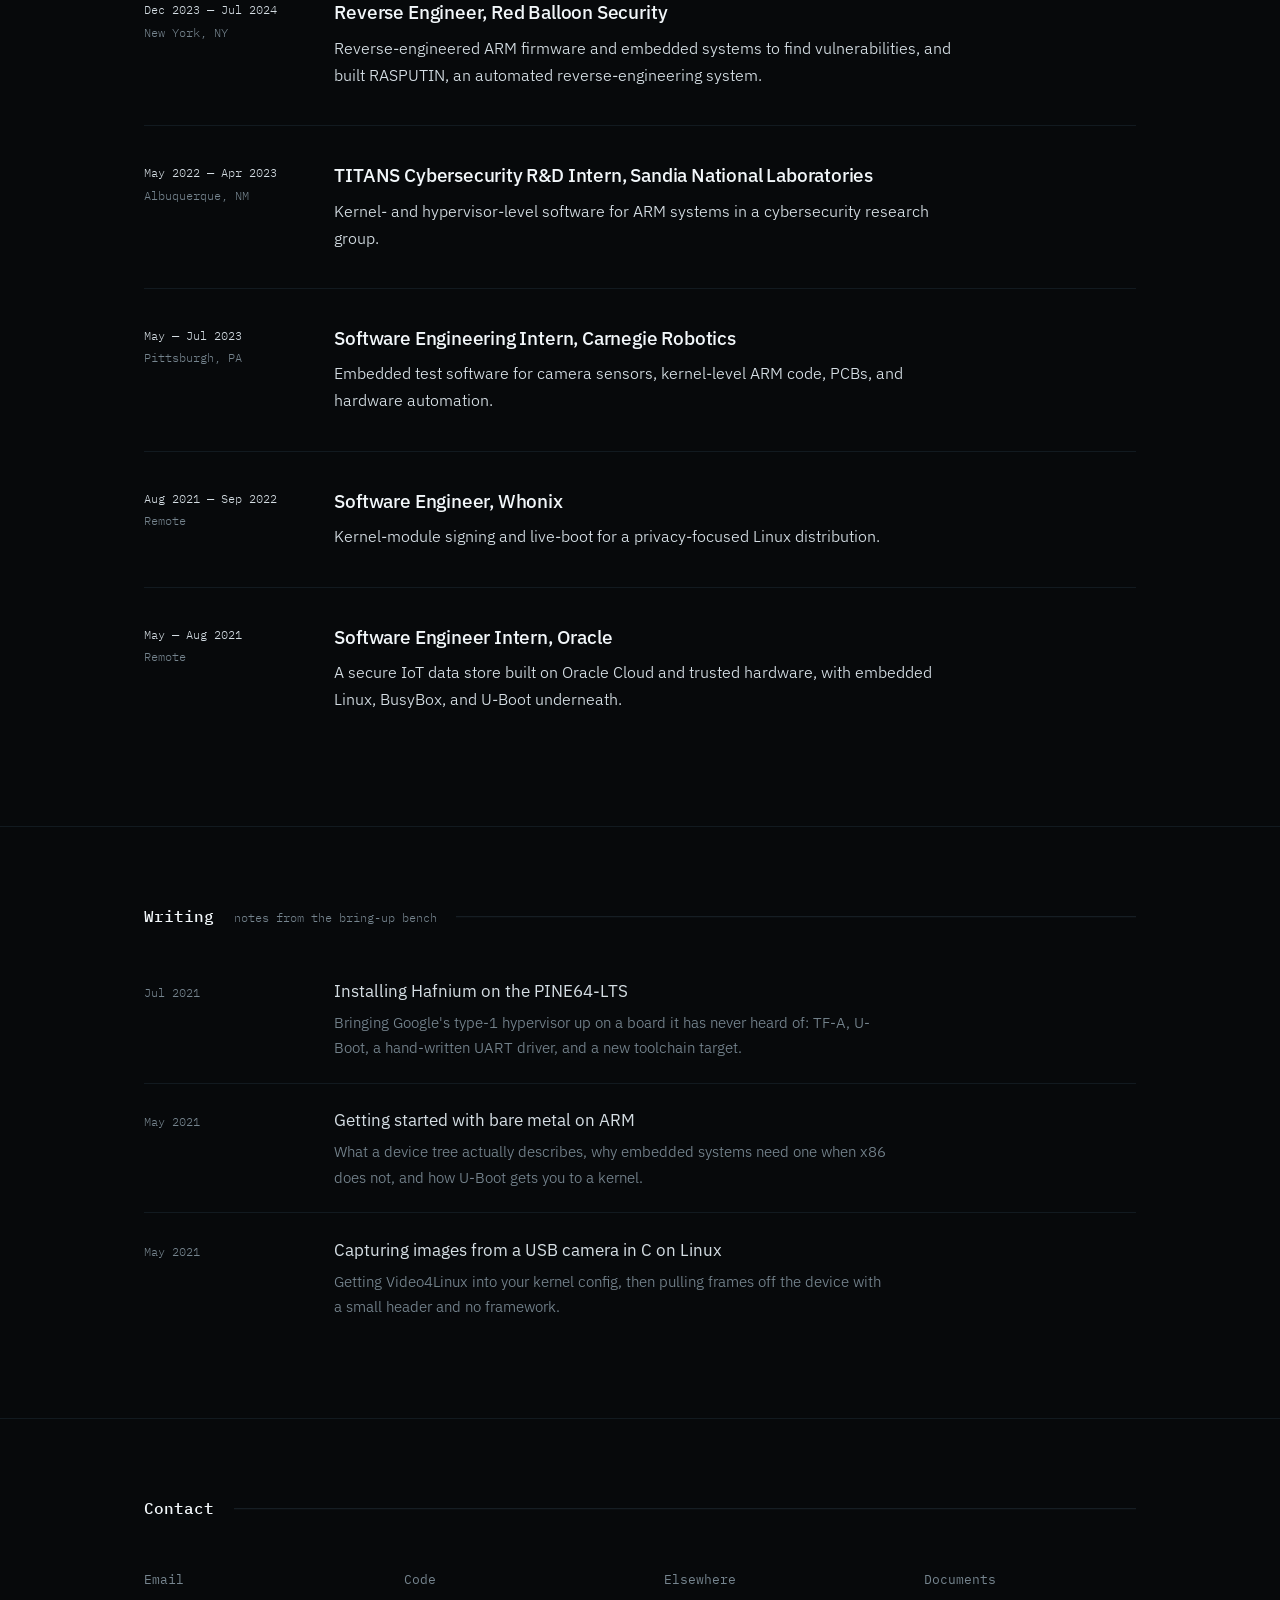
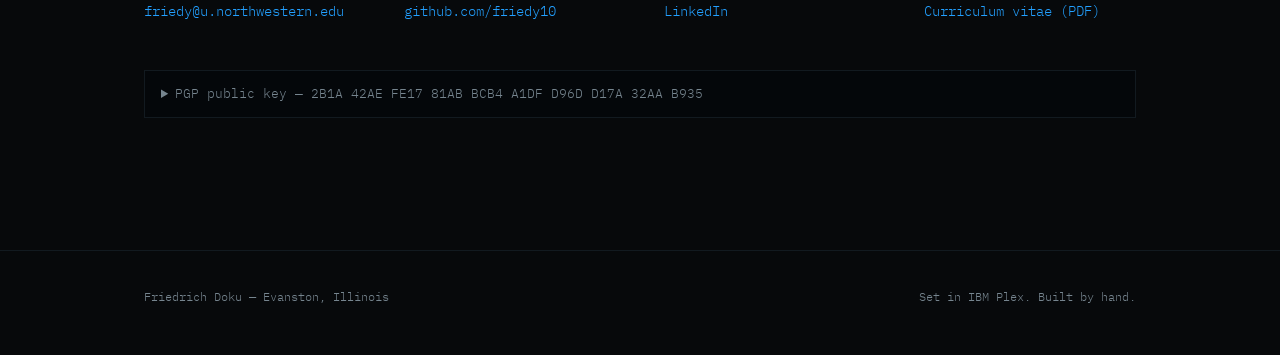
==== commit e55362b7: "Add the photos page back Recovered the 11 photographs from the Hostinger builder site, resized and c" ====
--- a/index.html
+++ b/index.html
@@ -47,6 +47,7 @@
       <a href="#publications">Publications</a>
       <a href="#experience" data-optional>Experience</a>
       <a href="#writing" data-optional>Writing</a>
+      <a href="photos.html">Photos</a>
       <a href="assets/friedrich-doku-cv.pdf">CV</a>
     </nav>
   </div>
--- a/css/site.css
+++ b/css/site.css
@@ -372,3 +372,56 @@
 .lost { min-height: 62vh; display: grid; align-content: center; gap: 1rem; }
 .lost h1 { font-family: var(--mono); font-size: clamp(2rem, 6vw, 3.2rem); color: var(--bright); margin: 0; }
 .lost p { max-width: 46ch; margin: 0; }
+
+/* ---------- photo gallery ---------- */
+
+.gallery { columns: 3; column-gap: 0.85rem; margin-top: 0.5rem; }
+@media (max-width: 62rem) { .gallery { columns: 2; } }
+@media (max-width: 38rem) { .gallery { columns: 1; } }
+
+.shot {
+  display: block; break-inside: avoid; margin: 0 0 0.85rem;
+  background: var(--ink-sunk); line-height: 0;
+}
+.shot img {
+  width: 100%; height: auto; display: block;
+  filter: brightness(0.94) saturate(0.96);
+  transition: filter 180ms ease;
+}
+.shot:hover img, .shot:focus-visible img { filter: none; }
+@media (prefers-reduced-motion: reduce) { .shot img { transition: none; } }
+
+/* lightbox */
+.lightbox {
+  position: fixed; inset: 0; z-index: 60;
+  background: rgba(3, 5, 7, 0.95);
+  display: flex; align-items: center; justify-content: center;
+  padding: clamp(1rem, 4vw, 3rem);
+}
+.lightbox[hidden] { display: none; }
+.lb-img {
+  max-width: 100%; max-height: 88vh; width: auto; height: auto;
+  display: block; object-fit: contain;
+}
+.lightbox button {
+  position: absolute; background: transparent; cursor: pointer;
+  border: 1px solid var(--line); color: var(--text);
+  font-family: var(--mono); line-height: 1;
+}
+.lightbox button:hover { border-color: var(--probe); color: var(--bright); }
+.lb-close { top: 1rem; right: 1rem; font-size: 0.78rem; padding: 0.5rem 0.85rem; }
+.lb-nav {
+  top: 50%; transform: translateY(-50%);
+  font-size: 1.6rem; padding: 0.35rem 0.85rem 0.5rem;
+}
+.lb-prev { left: 1rem; }
+.lb-next { right: 1rem; }
+.lb-count {
+  position: absolute; bottom: 1rem; left: 50%; transform: translateX(-50%);
+  margin: 0; font-family: var(--mono); font-size: 0.76rem; color: var(--mute);
+}
+@media (max-width: 38rem) {
+  .lb-nav { top: auto; bottom: 1rem; transform: none; font-size: 1.3rem; }
+  .lb-prev { left: 1rem; } .lb-next { right: 1rem; }
+  .lb-count { bottom: 1.4rem; }
+}
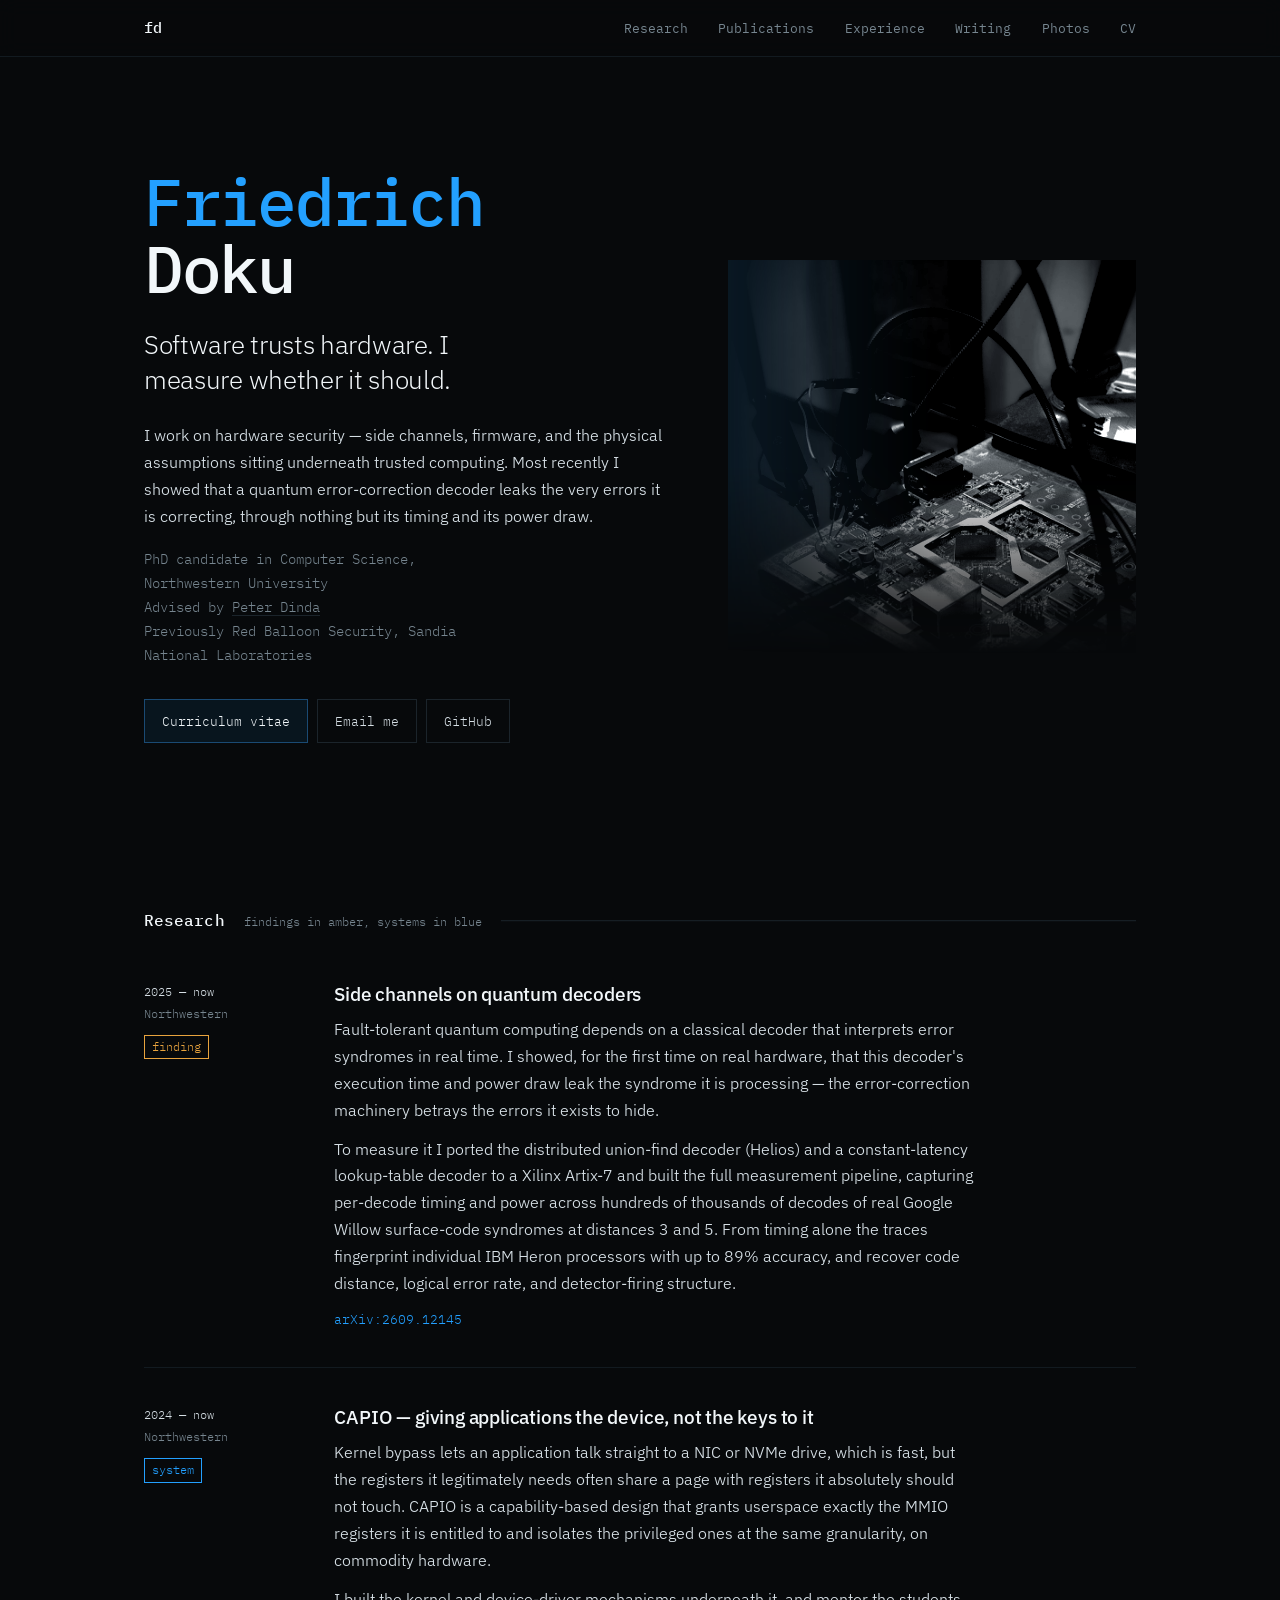
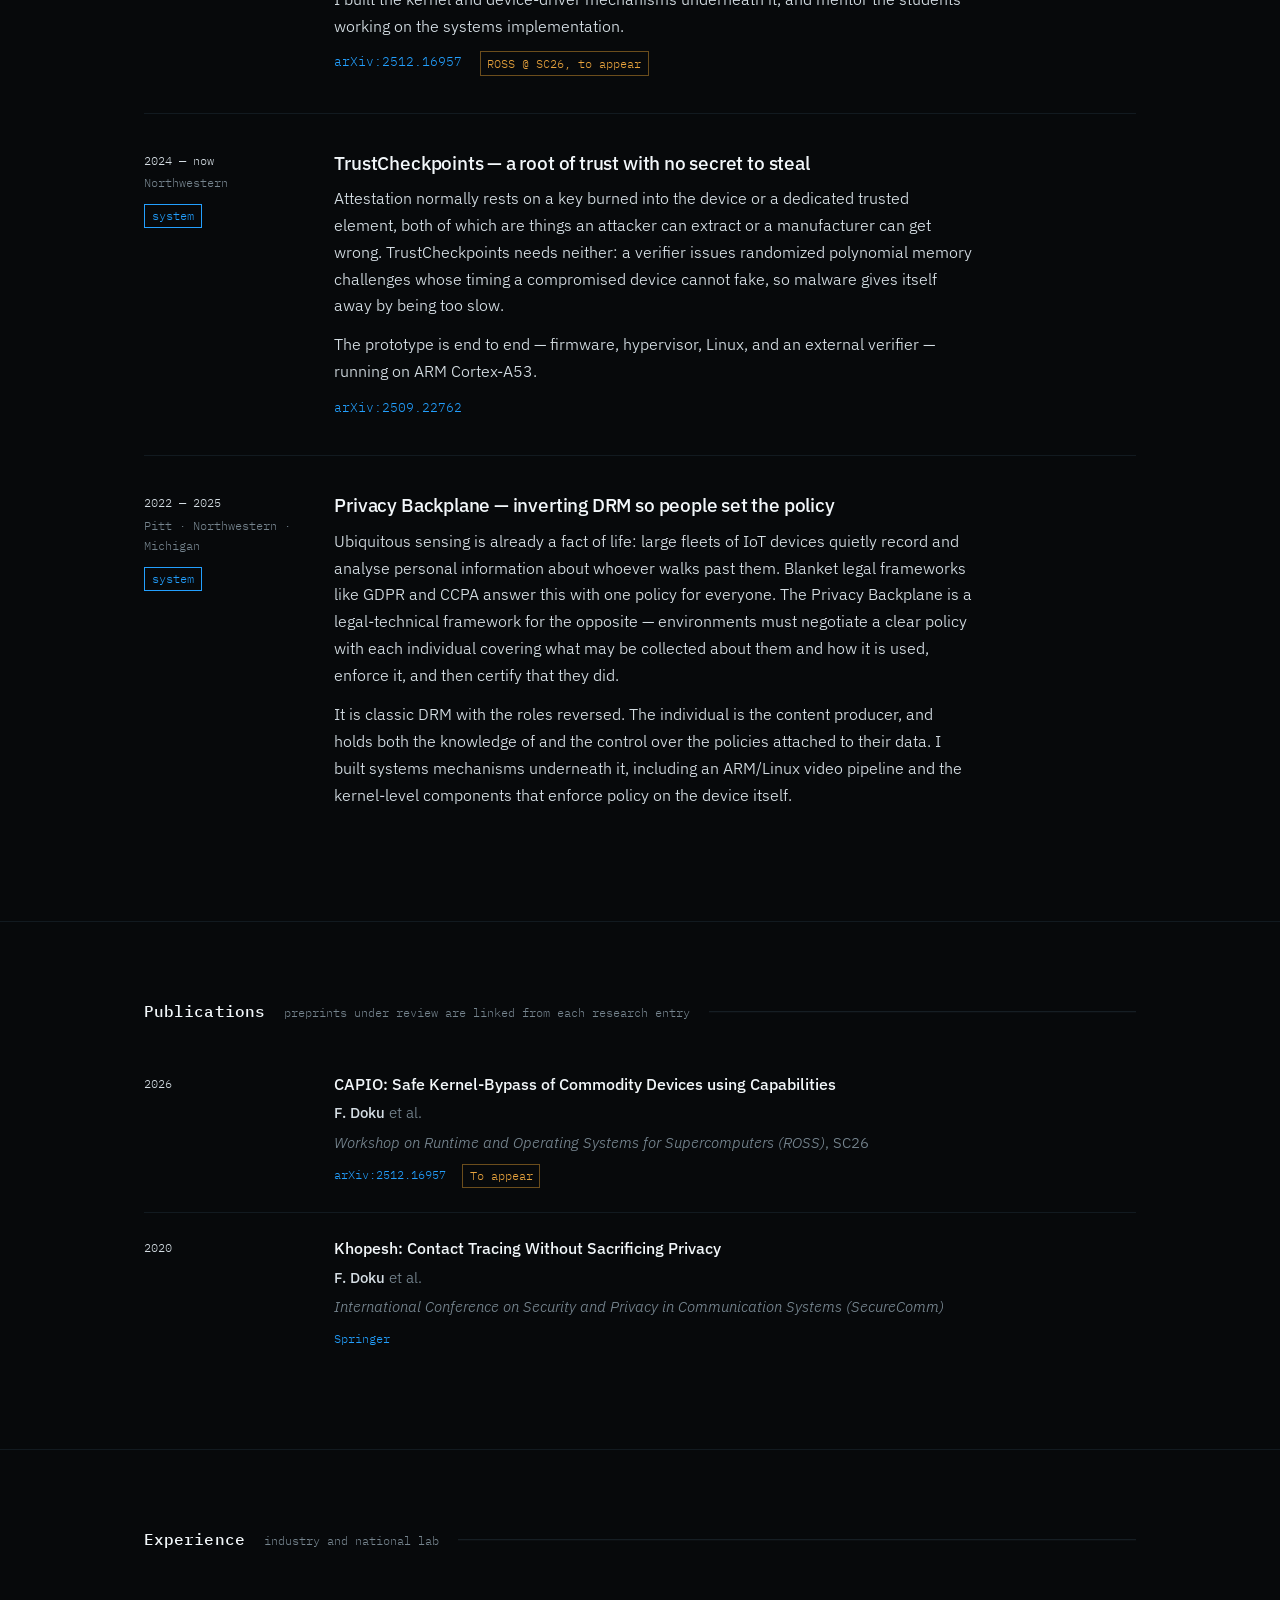
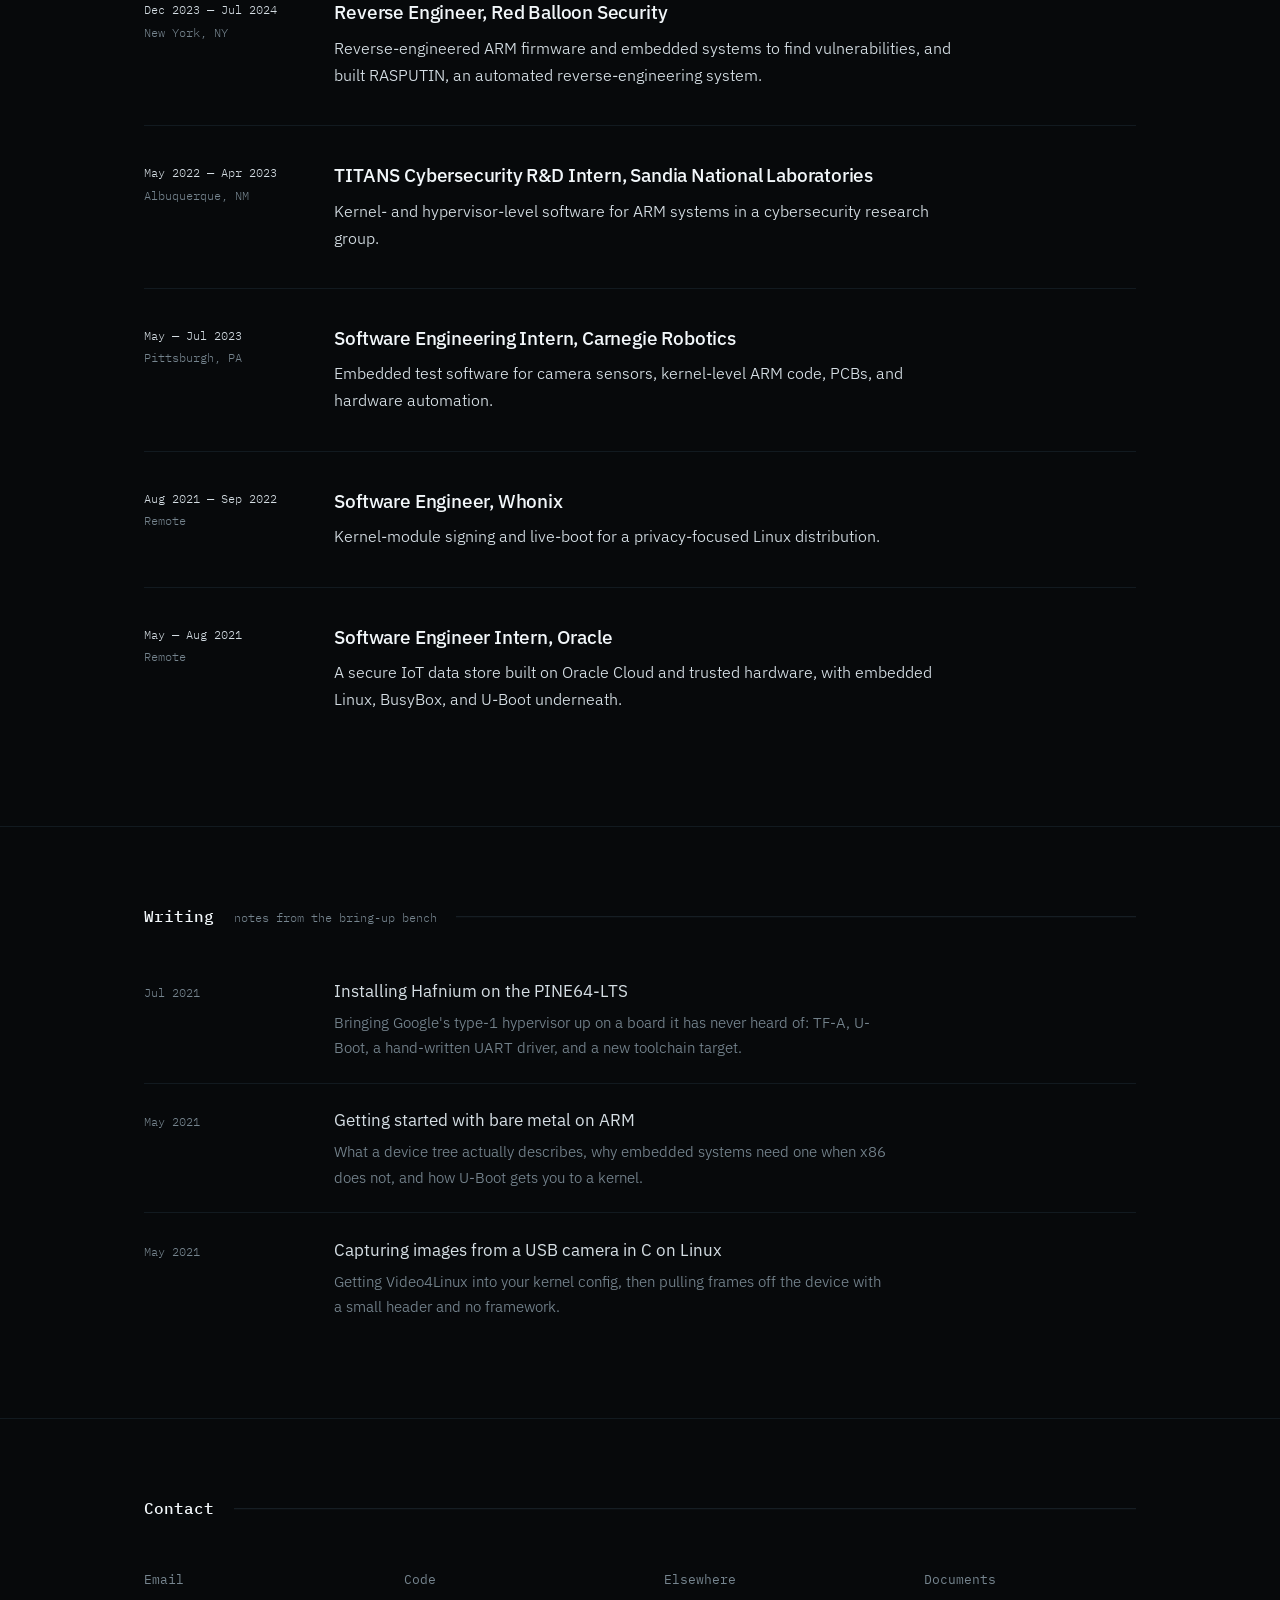
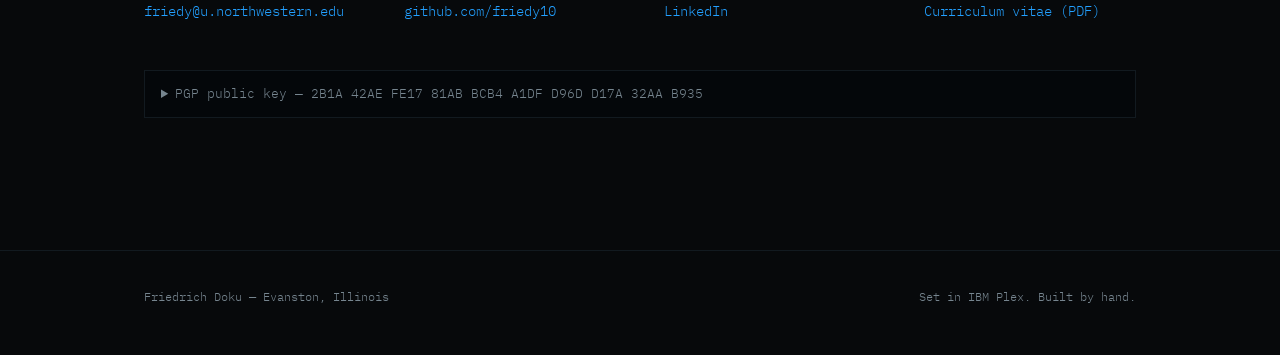
==== commit eae3c1d8: "Rename the quantum research entry 'Side channels on quantum decoders' — shorter and leads with the k" ====
--- a/index.html
+++ b/index.html
@@ -108,7 +108,7 @@
             <span class="kind kind-finding">finding</span>
           </div>
           <div>
-            <h3>A side channel in the classical half of a quantum computer</h3>
+            <h3>Side channels on quantum decoders</h3>
             <p>
               Fault-tolerant quantum computing depends on a classical decoder that
               interprets error syndromes in real time. I showed, for the first time on
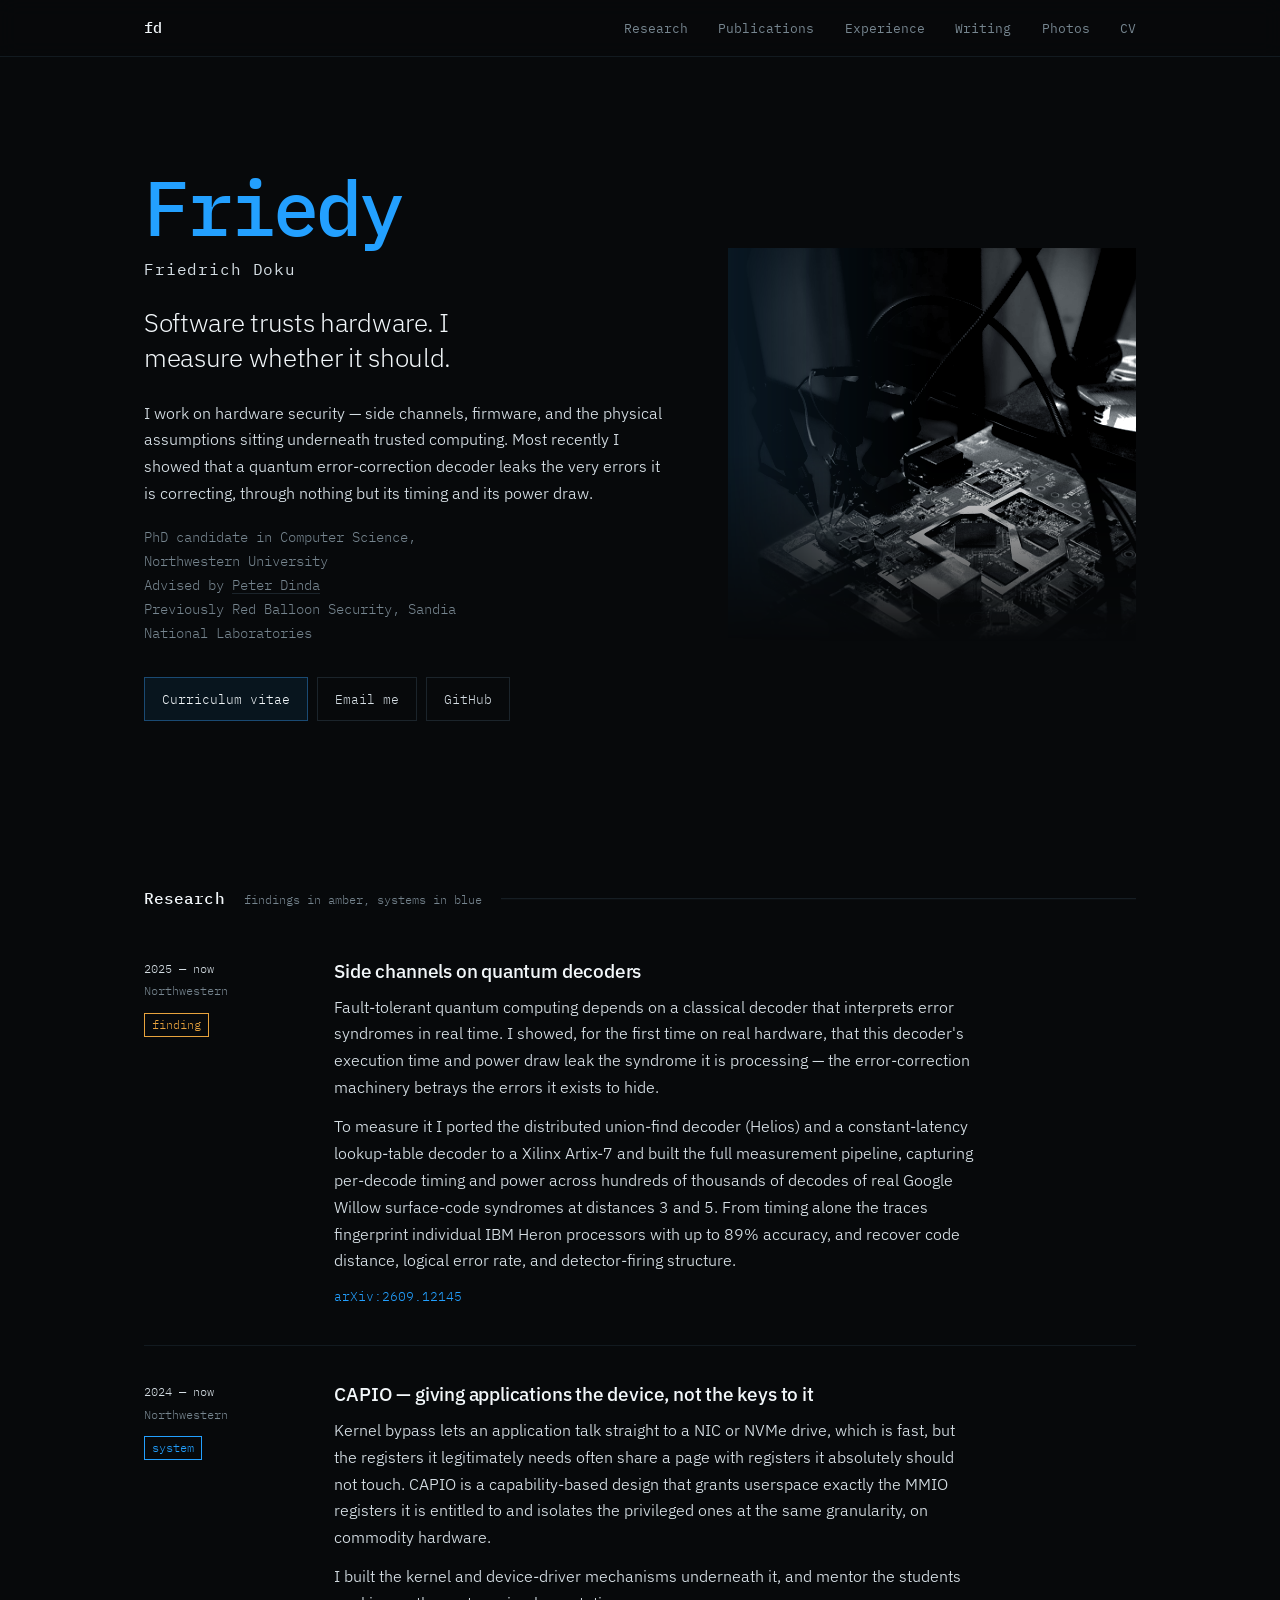
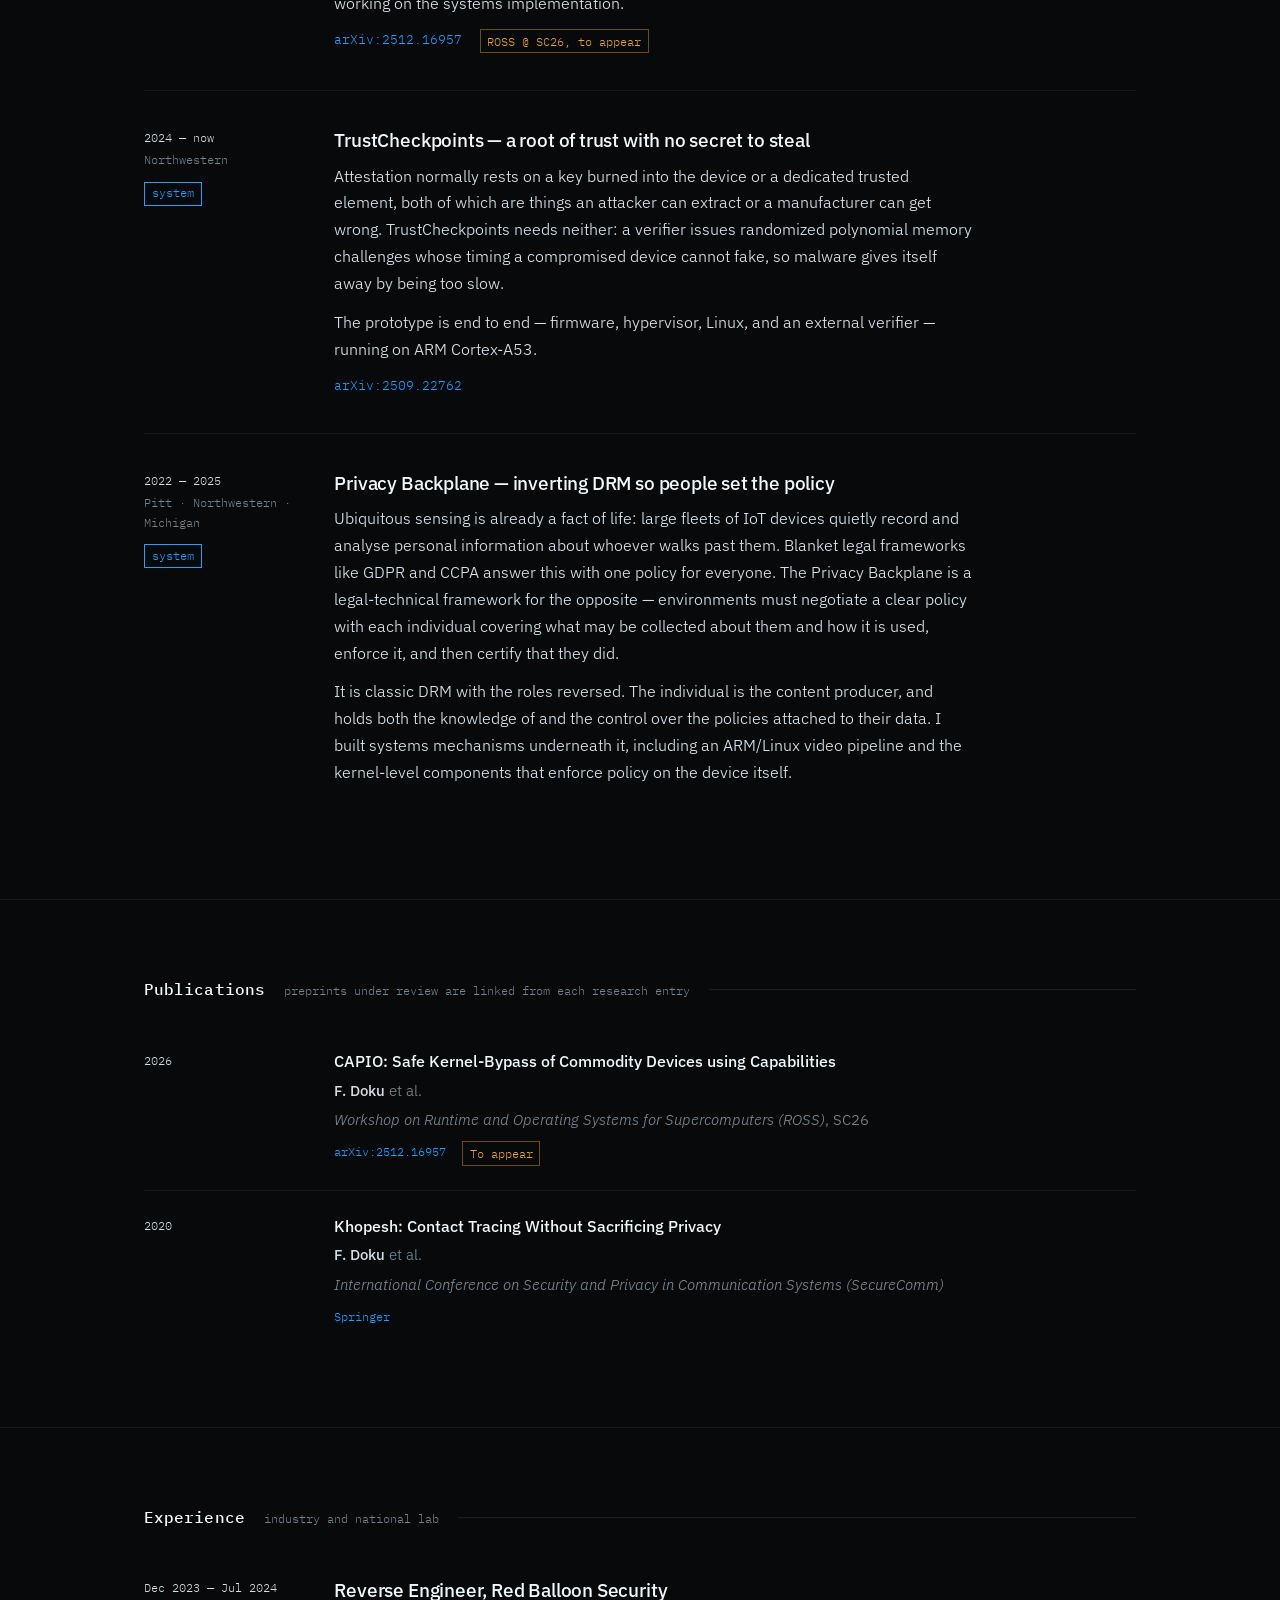
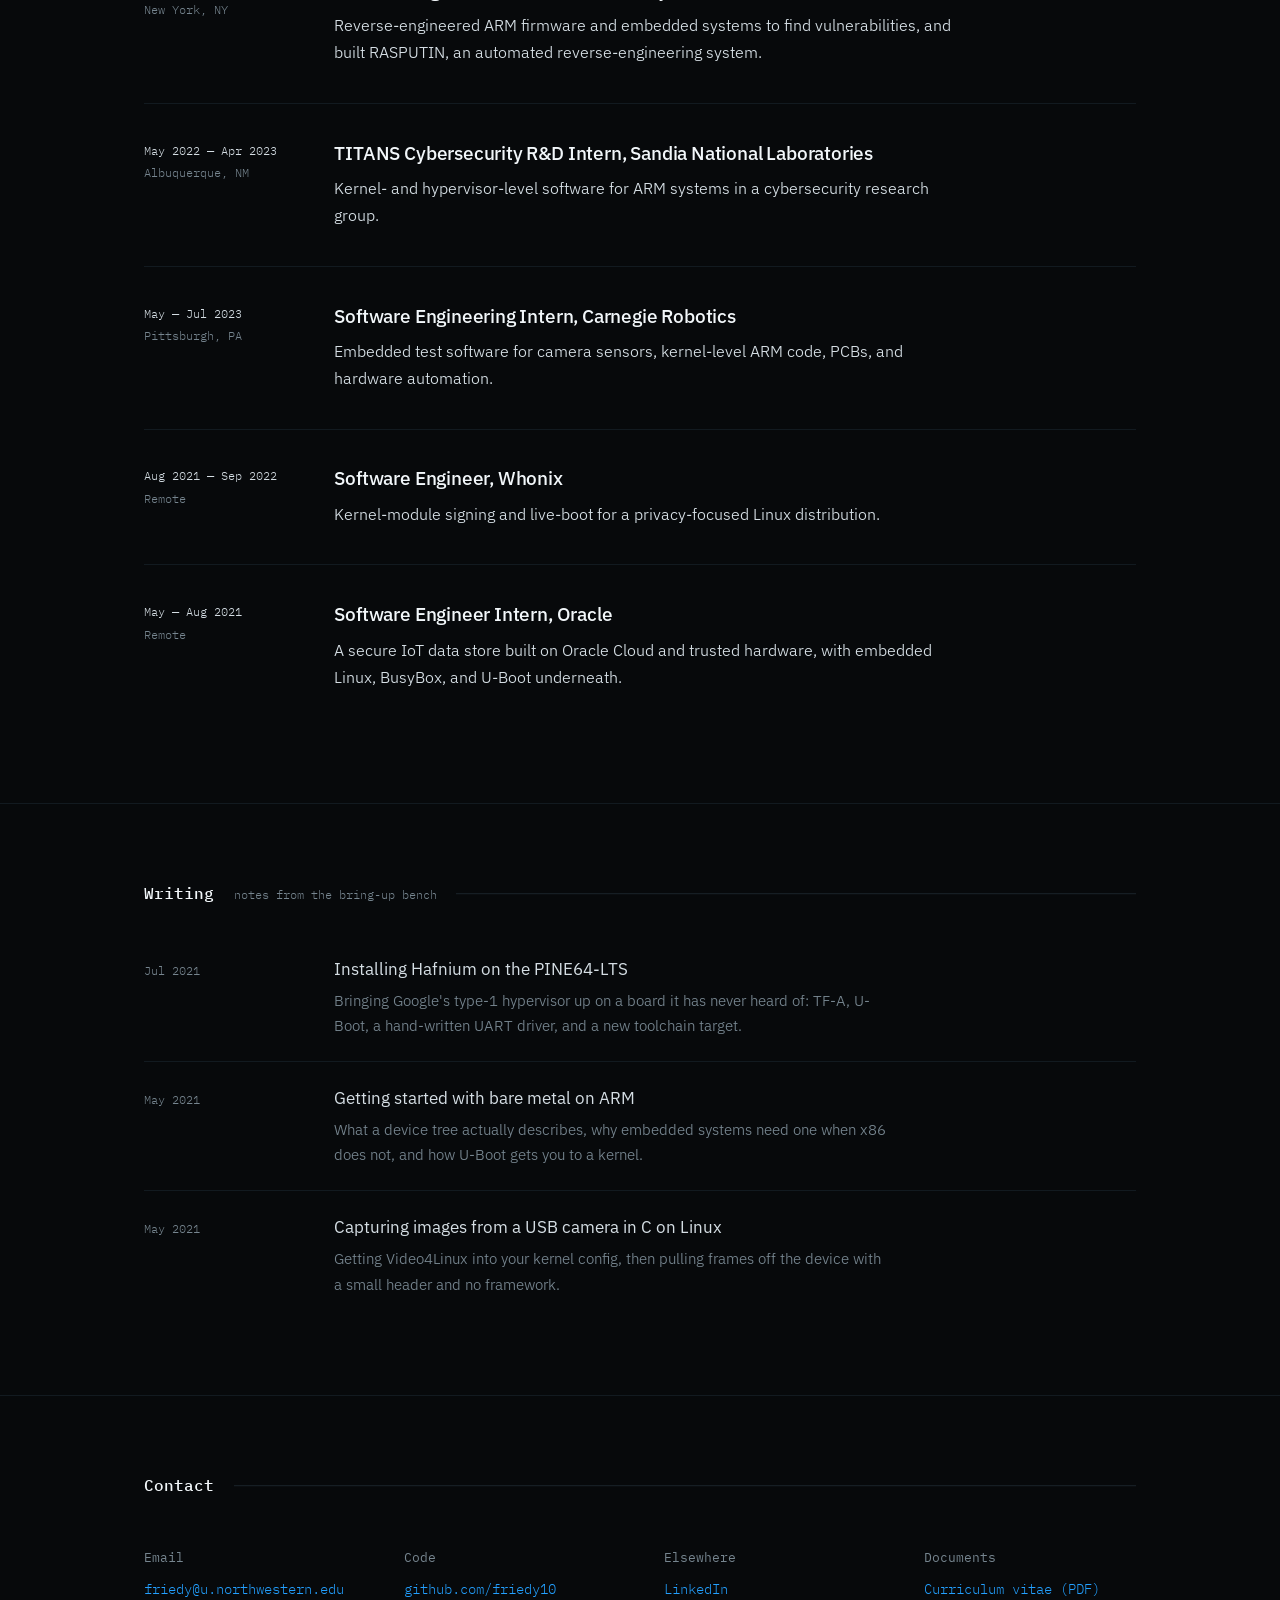
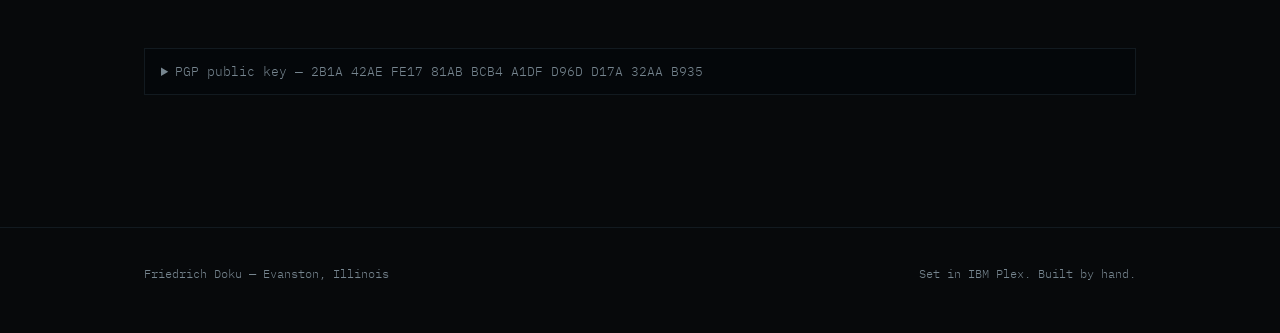
==== commit f1165709: "Lead with Friedy, formal name beneath He goes by Friedy; Friedrich Doku stays visible for the papers" ====
--- a/index.html
+++ b/index.html
@@ -25,6 +25,7 @@
   "@context": "https://schema.org",
   "@type": "Person",
   "name": "Friedrich Doku",
+  "alternateName": "Friedy",
   "url": "https://fdoku.me/",
   "email": "friedy@u.northwestern.edu",
   "jobTitle": "PhD Candidate in Computer Science",
@@ -60,7 +61,7 @@
     <div class="wrap">
       <div class="hero-grid">
         <div>
-          <h1 class="name"><span class="given">Friedrich</span>Doku</h1>
+          <h1 class="name">Friedy<span class="fullname">Friedrich Doku</span></h1>
           <p class="thesis">Software trusts hardware. I measure whether it should.</p>
           <p class="standfirst prose">
             I work on hardware security — side channels, firmware, and the physical
--- a/css/site.css
+++ b/css/site.css
@@ -104,14 +104,23 @@
 
 .name {
   font-family: var(--mono);
-  font-size: clamp(2.3rem, 6.4vw, 4.1rem);
+  font-size: clamp(2.7rem, 7.6vw, 4.8rem);
   font-weight: 500;
-  line-height: 1.02;
-  letter-spacing: -0.035em;
-  color: var(--bright);
+  line-height: 1;
+  letter-spacing: -0.04em;
+  color: var(--probe);
   margin: 0 0 1.6rem;
 }
-.name .given { display: block; color: var(--probe); }
+/* the name on the papers, kept legible under the one he goes by */
+.name .fullname {
+  display: block;
+  font-size: clamp(0.84rem, 1.5vw, 0.97rem);
+  font-weight: 400;
+  letter-spacing: 0.055em;
+  line-height: 1.4;
+  color: var(--text);
+  margin-top: 0.8rem;
+}
 
 .thesis {
   font-family: var(--sans);
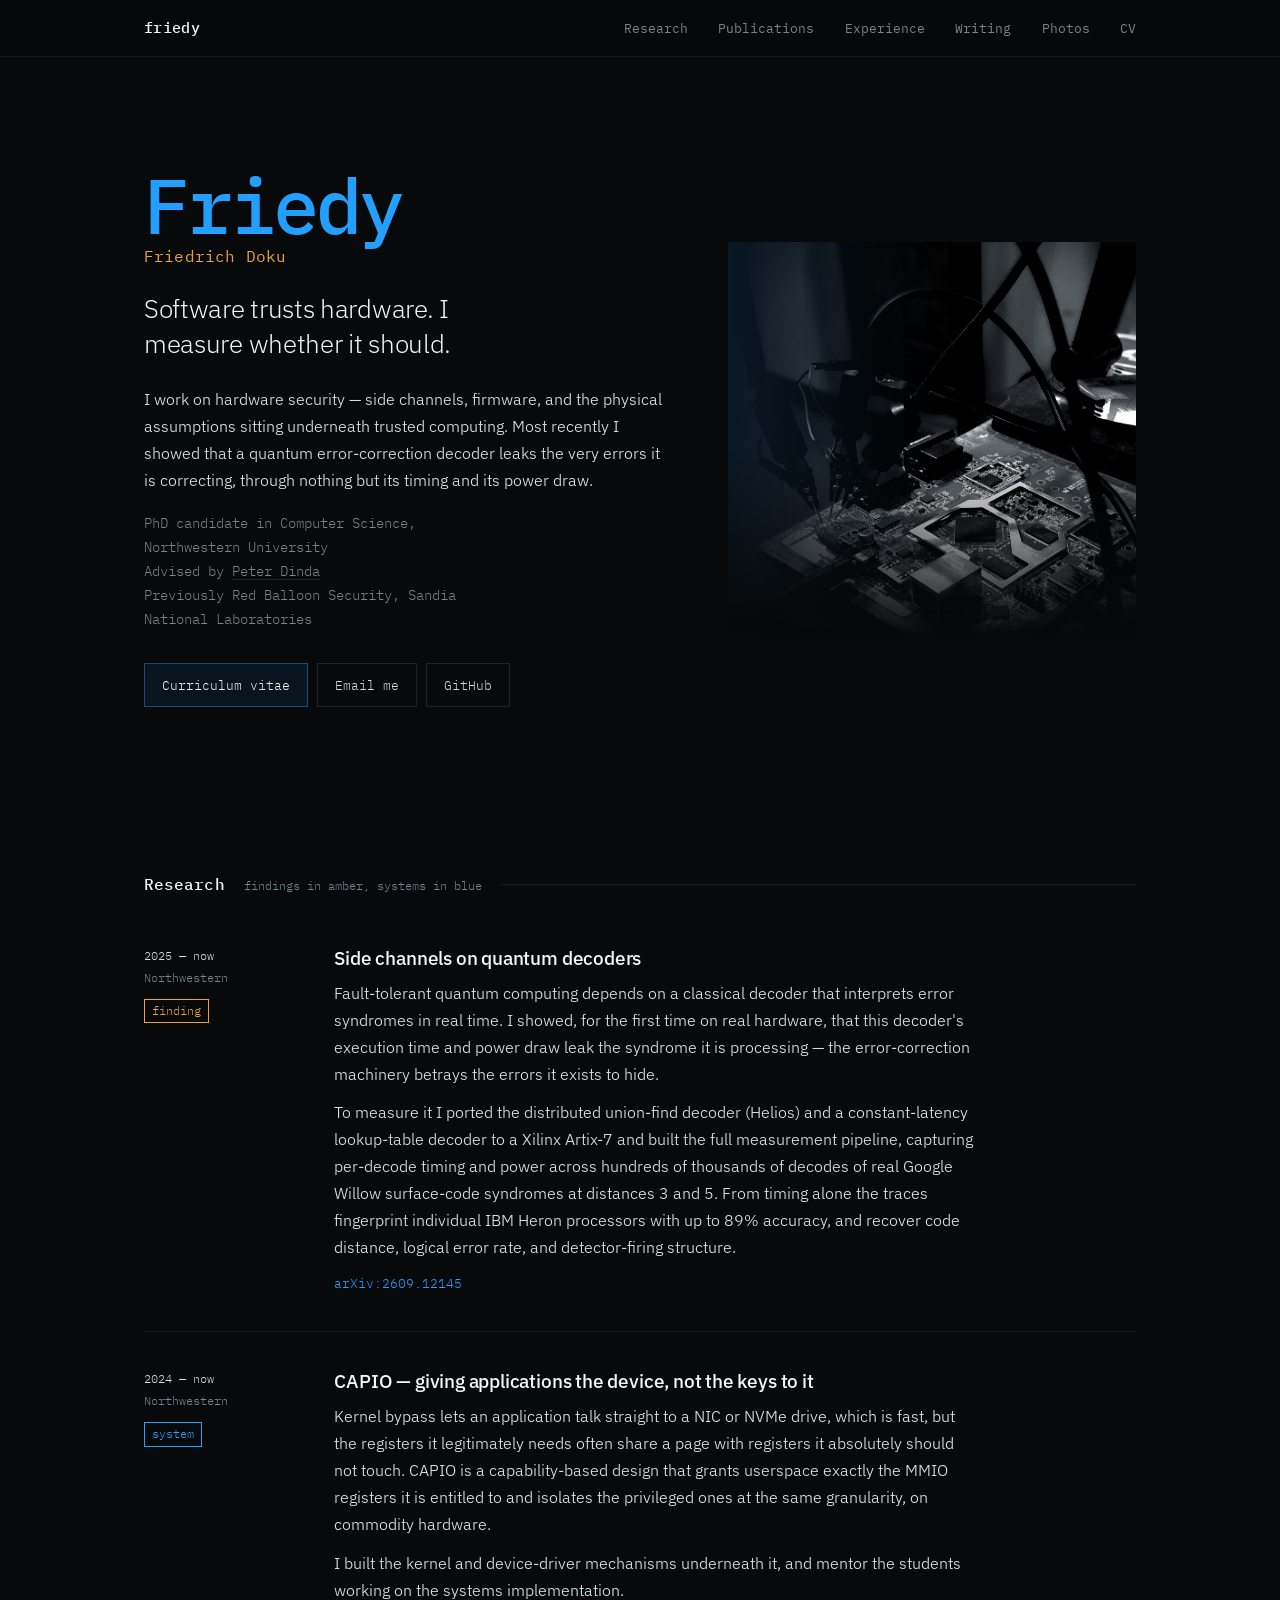
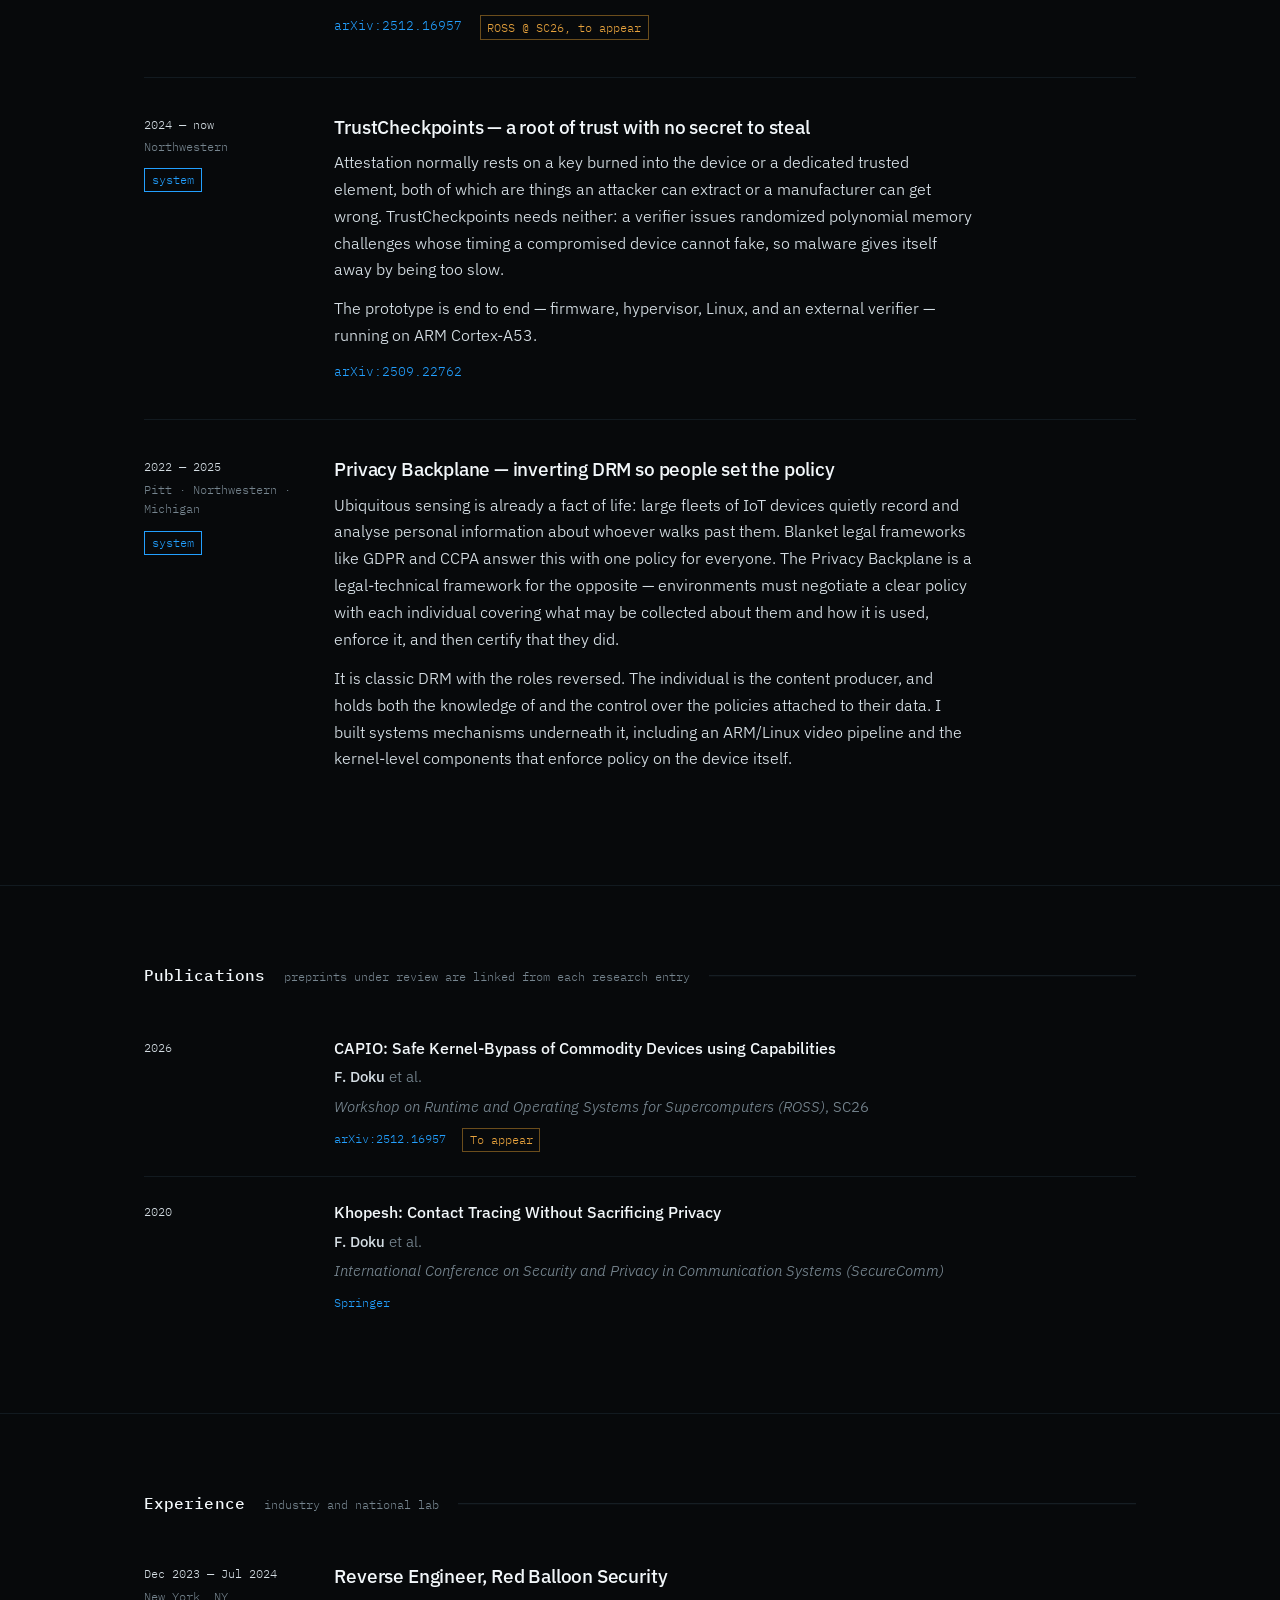
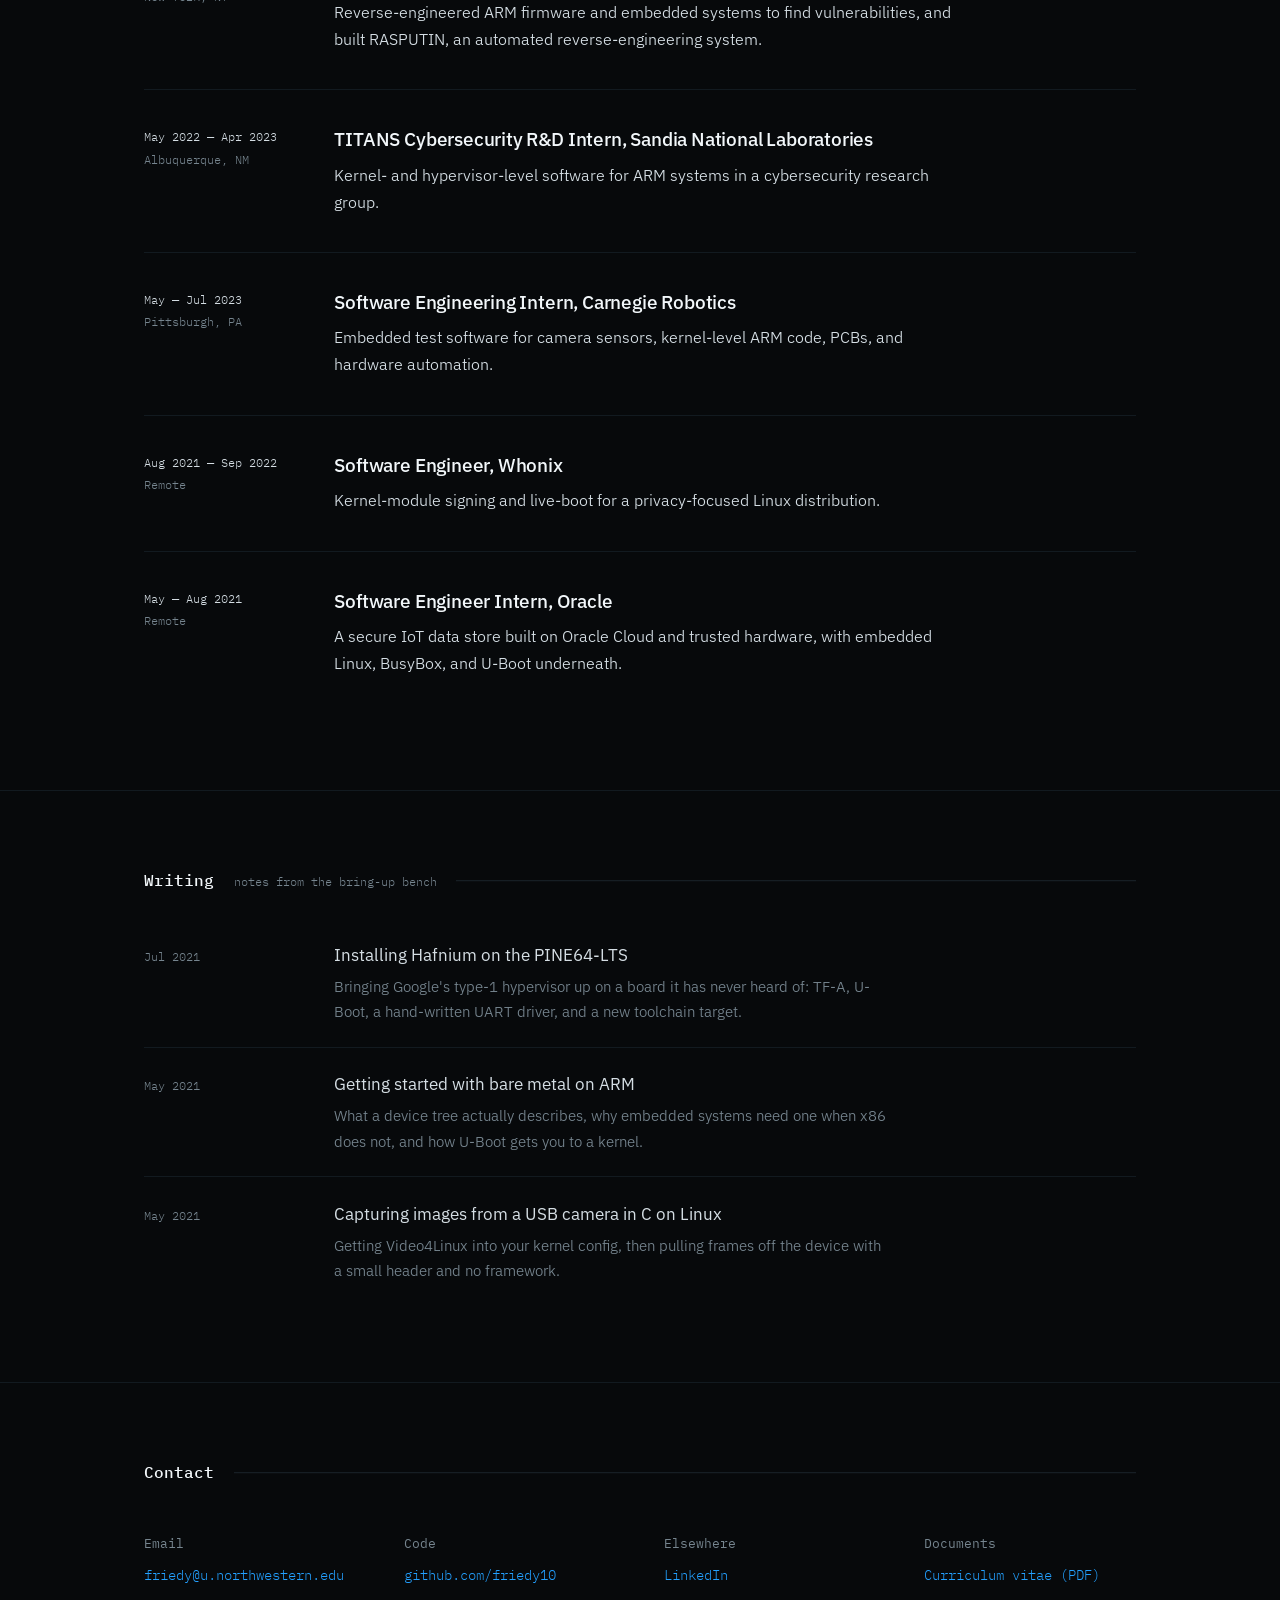
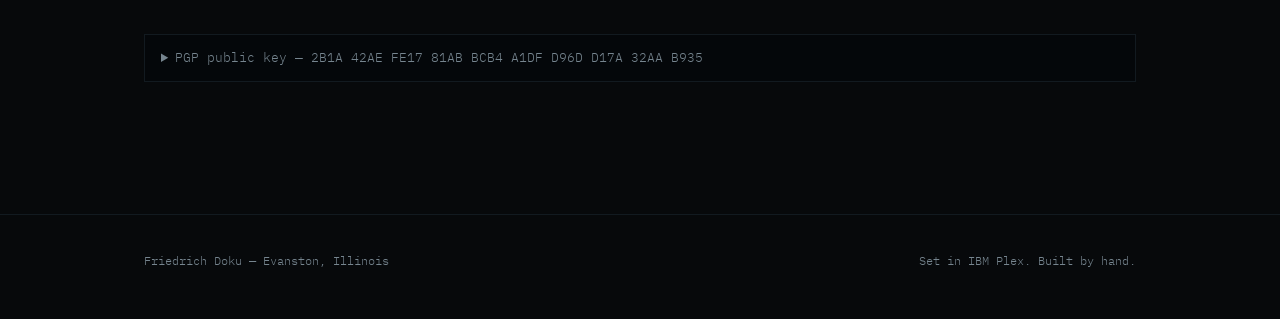
==== commit 46b0a7e7: "Masthead reads friedy Also lets section notes wrap on narrow screens — the longer publications note " ====
--- a/index.html
+++ b/index.html
@@ -42,7 +42,7 @@
 
 <header class="masthead">
   <div class="wrap">
-    <a class="sigil" href="/">fd</a>
+    <a class="sigil" href="/">friedy</a>
     <nav aria-label="Sections">
       <a href="#research">Research</a>
       <a href="#publications">Publications</a>
--- a/css/site.css
+++ b/css/site.css
@@ -106,20 +106,20 @@
   font-family: var(--mono);
   font-size: clamp(2.7rem, 7.6vw, 4.8rem);
   font-weight: 500;
-  line-height: 1;
   letter-spacing: -0.04em;
+  line-height: 0.95;
   color: var(--probe);
   margin: 0 0 1.6rem;
 }
-/* the name on the papers, kept legible under the one he goes by */
+/* the name on the papers, locked up tight under the one he goes by */
 .name .fullname {
   display: block;
-  font-size: clamp(0.84rem, 1.5vw, 0.97rem);
+  font-size: clamp(0.9rem, 1.5vw, 1rem);
   font-weight: 400;
-  letter-spacing: 0.055em;
-  line-height: 1.4;
-  color: var(--text);
-  margin-top: 0.8rem;
+  letter-spacing: 0.01em;
+  line-height: 1.3;
+  color: var(--signal);
+  margin-top: 0.25rem;
 }
 
 .thesis {
@@ -434,3 +434,10 @@
   .lb-prev { left: 1rem; } .lb-next { right: 1rem; }
   .lb-count { bottom: 1.4rem; }
 }
+
+/* Section notes are nowrap so they sit tight against the heading rule on
+   desktop; on narrow screens they need their own line or they overflow. */
+@media (max-width: 46rem) {
+  .band-head { flex-wrap: wrap; row-gap: 0.45rem; }
+  .band-note { white-space: normal; order: 3; flex: 1 0 100%; }
+}
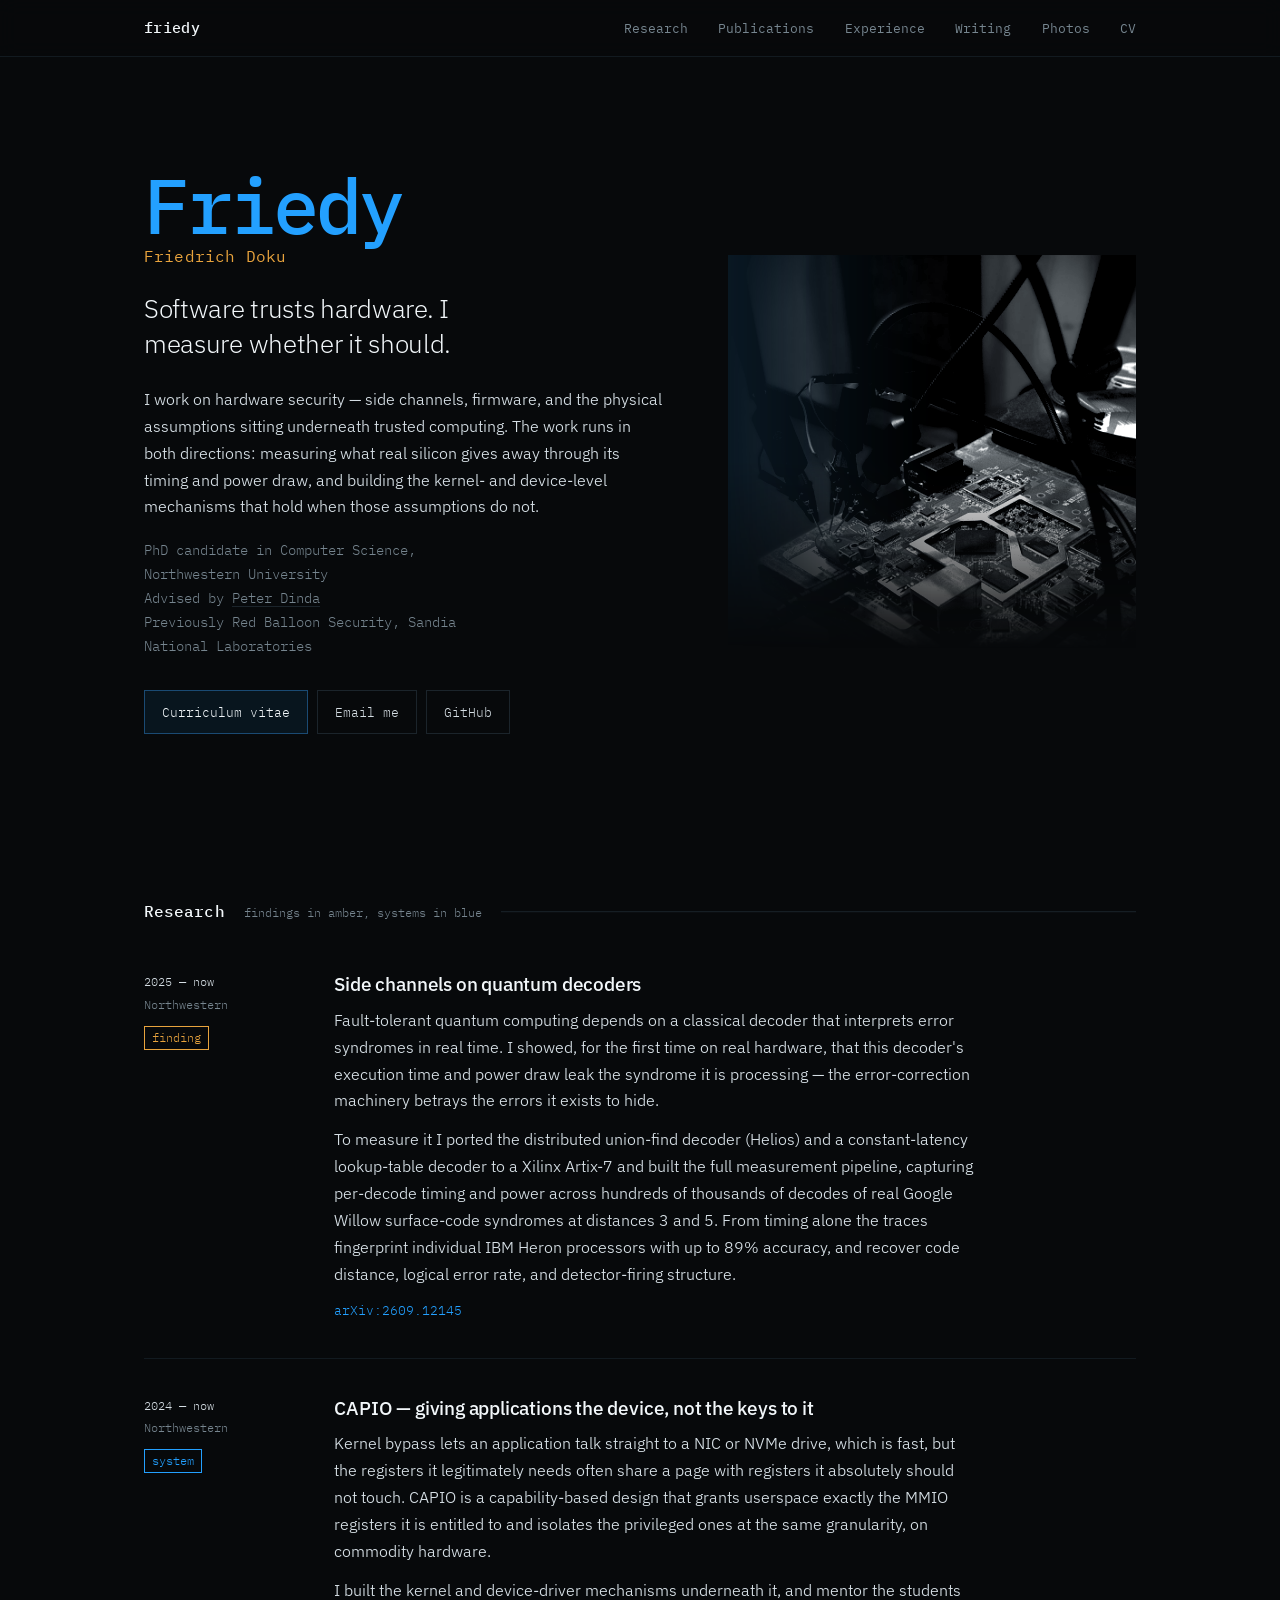
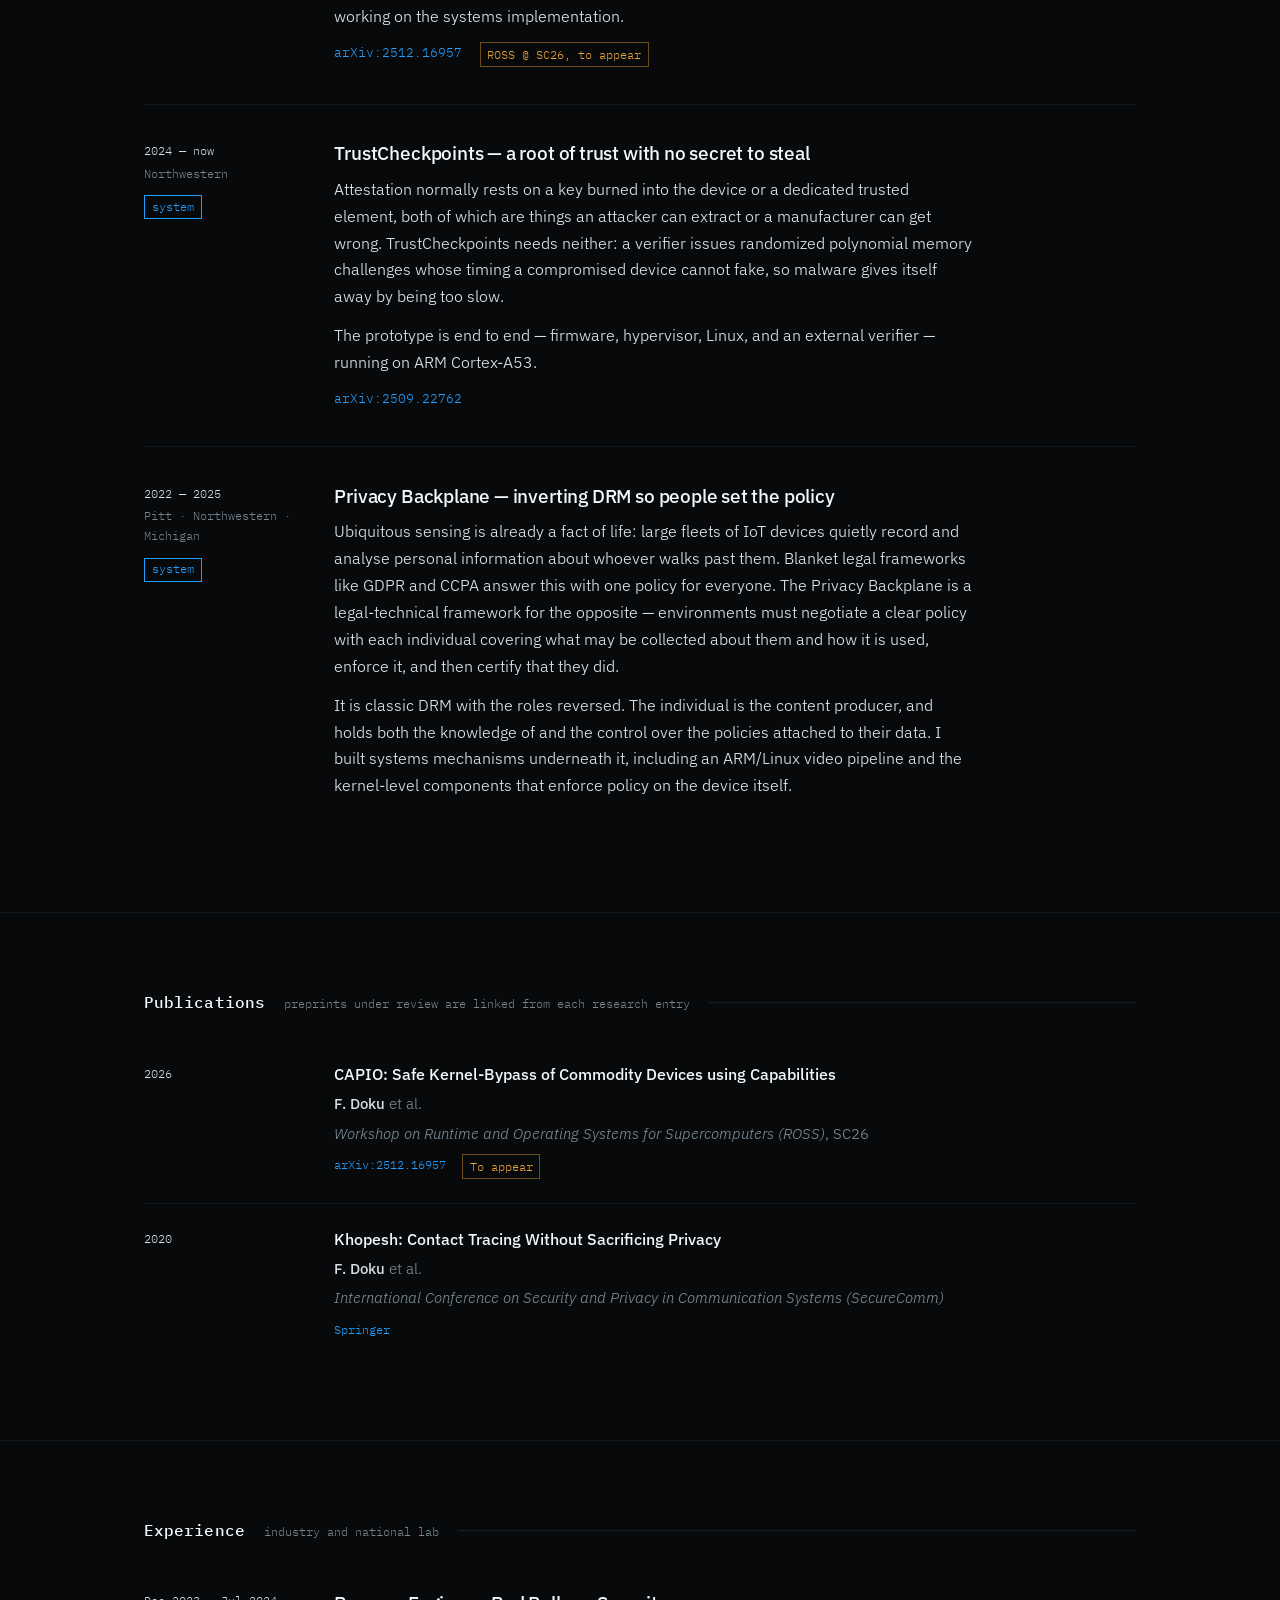
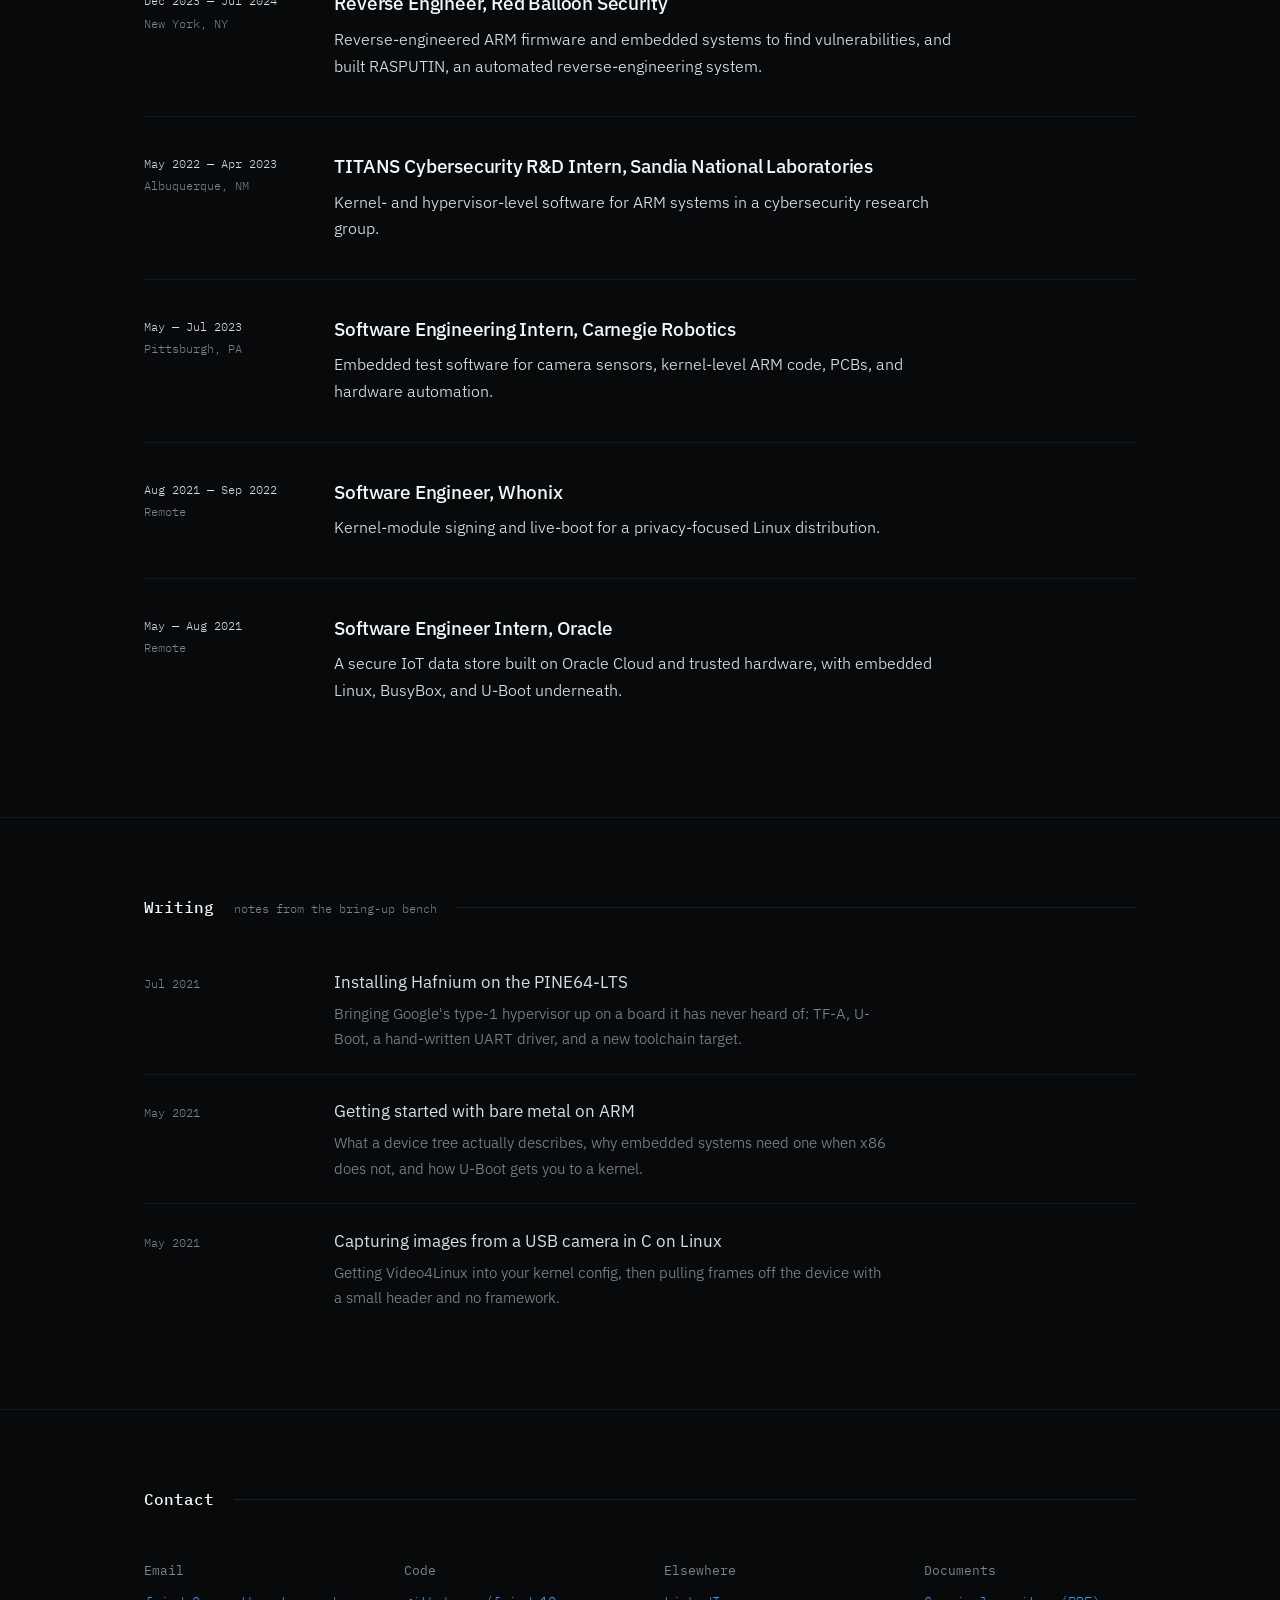
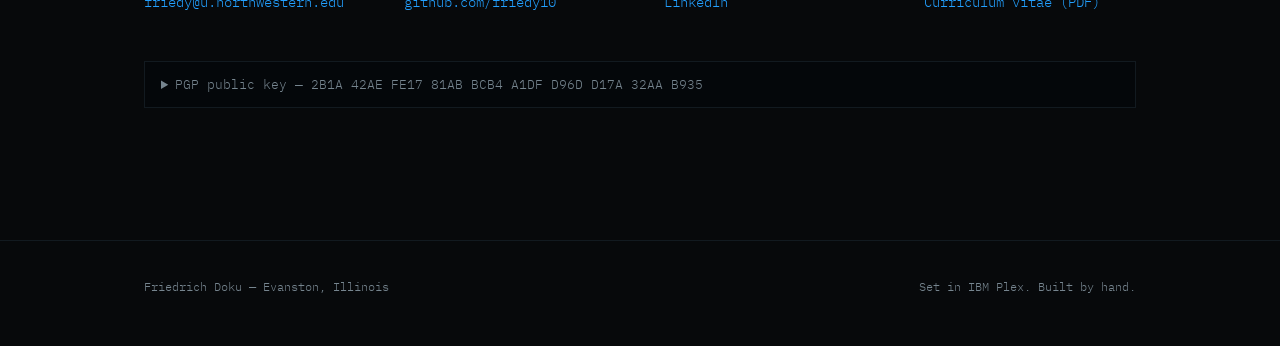
==== commit 0a2a3f3d: "Make the hero intro a standing overview Drops the 'most recently' quantum result so the paragraph do" ====
--- a/index.html
+++ b/index.html
@@ -35,6 +35,14 @@
   "sameAs": ["https://github.com/friedy10", "https://www.linkedin.com/in/friedrich-doku-34a43a165"]
 }
 </script>
+<!-- Google Analytics (GA4) -->
+<script async src="https://www.googletagmanager.com/gtag/js?id=G-8WBHGY5FZD"></script>
+<script>
+  window.dataLayer = window.dataLayer || [];
+  function gtag(){dataLayer.push(arguments);}
+  gtag('js', new Date());
+  gtag('config', 'G-8WBHGY5FZD');
+</script>
 </head>
 <body>
 
@@ -65,9 +73,10 @@
           <p class="thesis">Software trusts hardware. I measure whether it should.</p>
           <p class="standfirst prose">
             I work on hardware security — side channels, firmware, and the physical
-            assumptions sitting underneath trusted computing. Most recently I showed
-            that a quantum error-correction decoder leaks the very errors it is
-            correcting, through nothing but its timing and its power draw.
+            assumptions sitting underneath trusted computing. The work runs in both
+            directions: measuring what real silicon gives away through its timing and
+            power draw, and building the kernel- and device-level mechanisms that hold
+            when those assumptions do not.
           </p>
           <p class="affil">
             PhD candidate in Computer Science, Northwestern University<br>
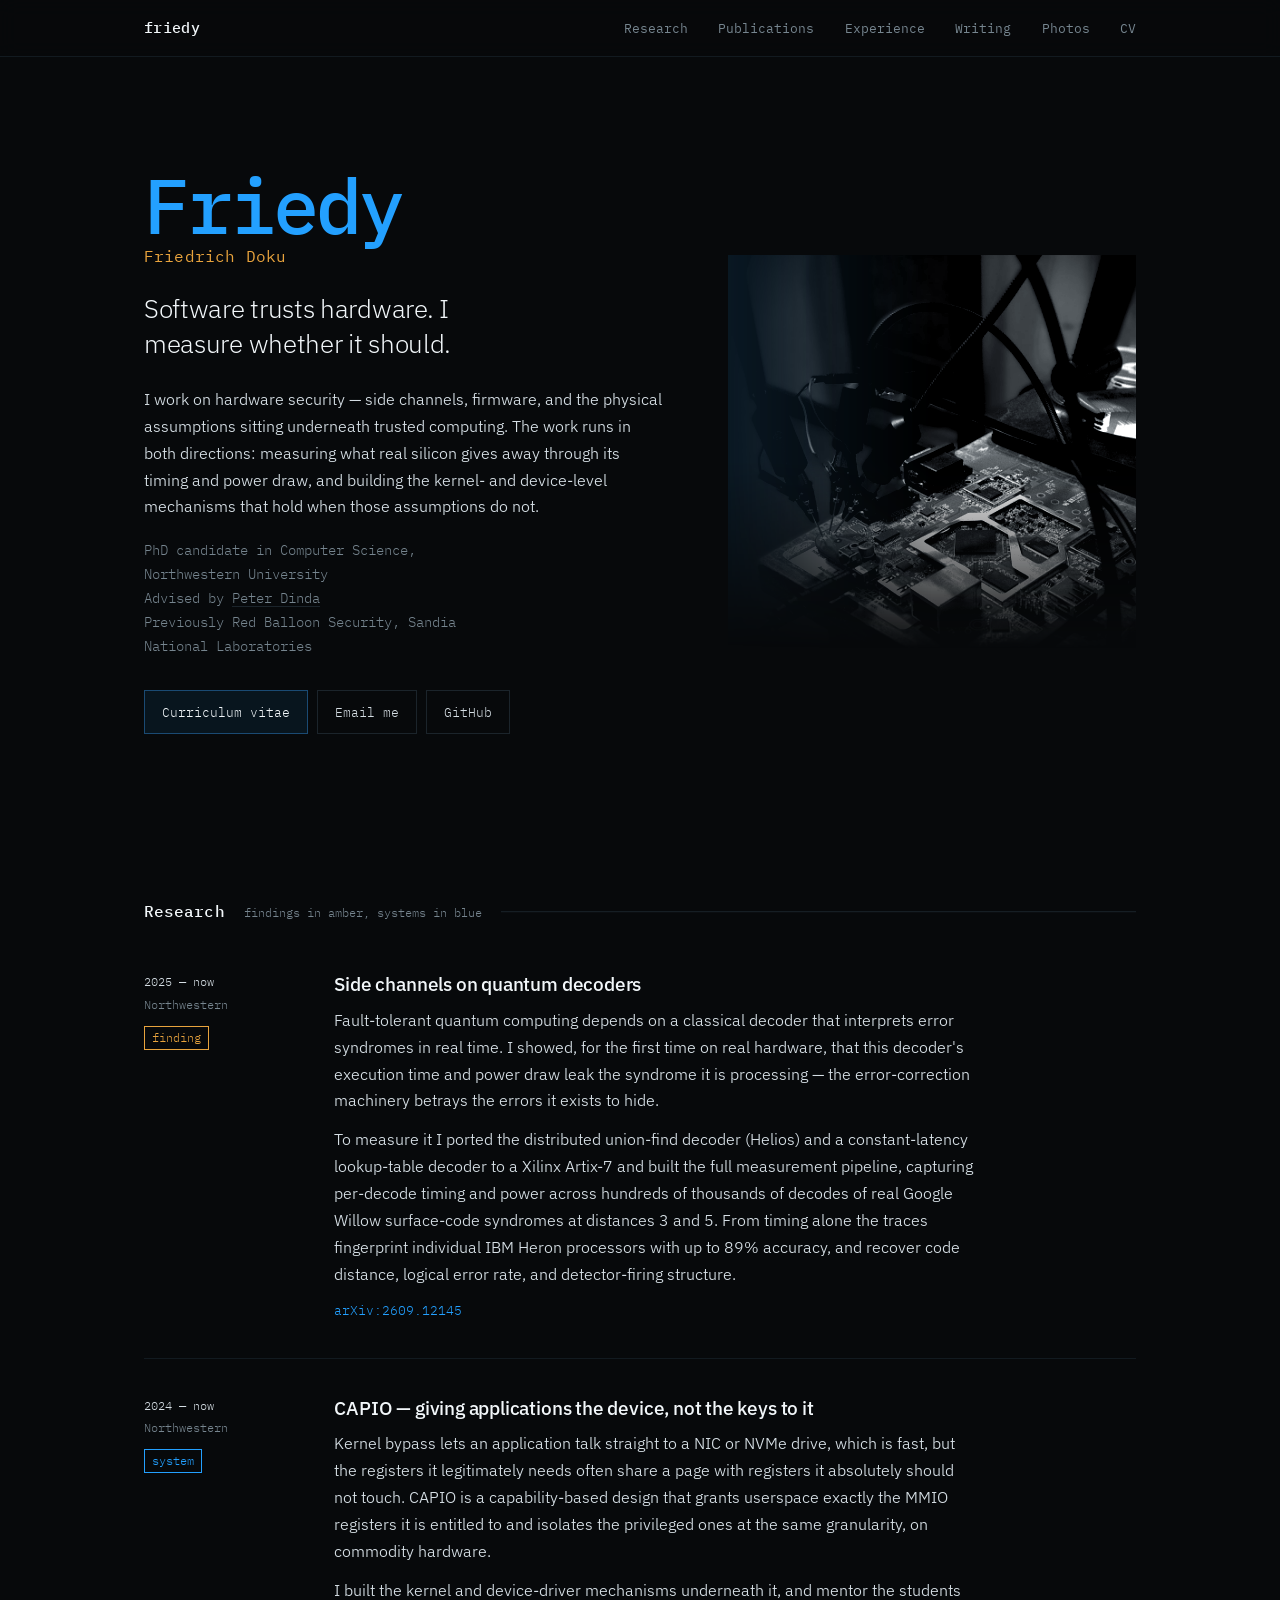
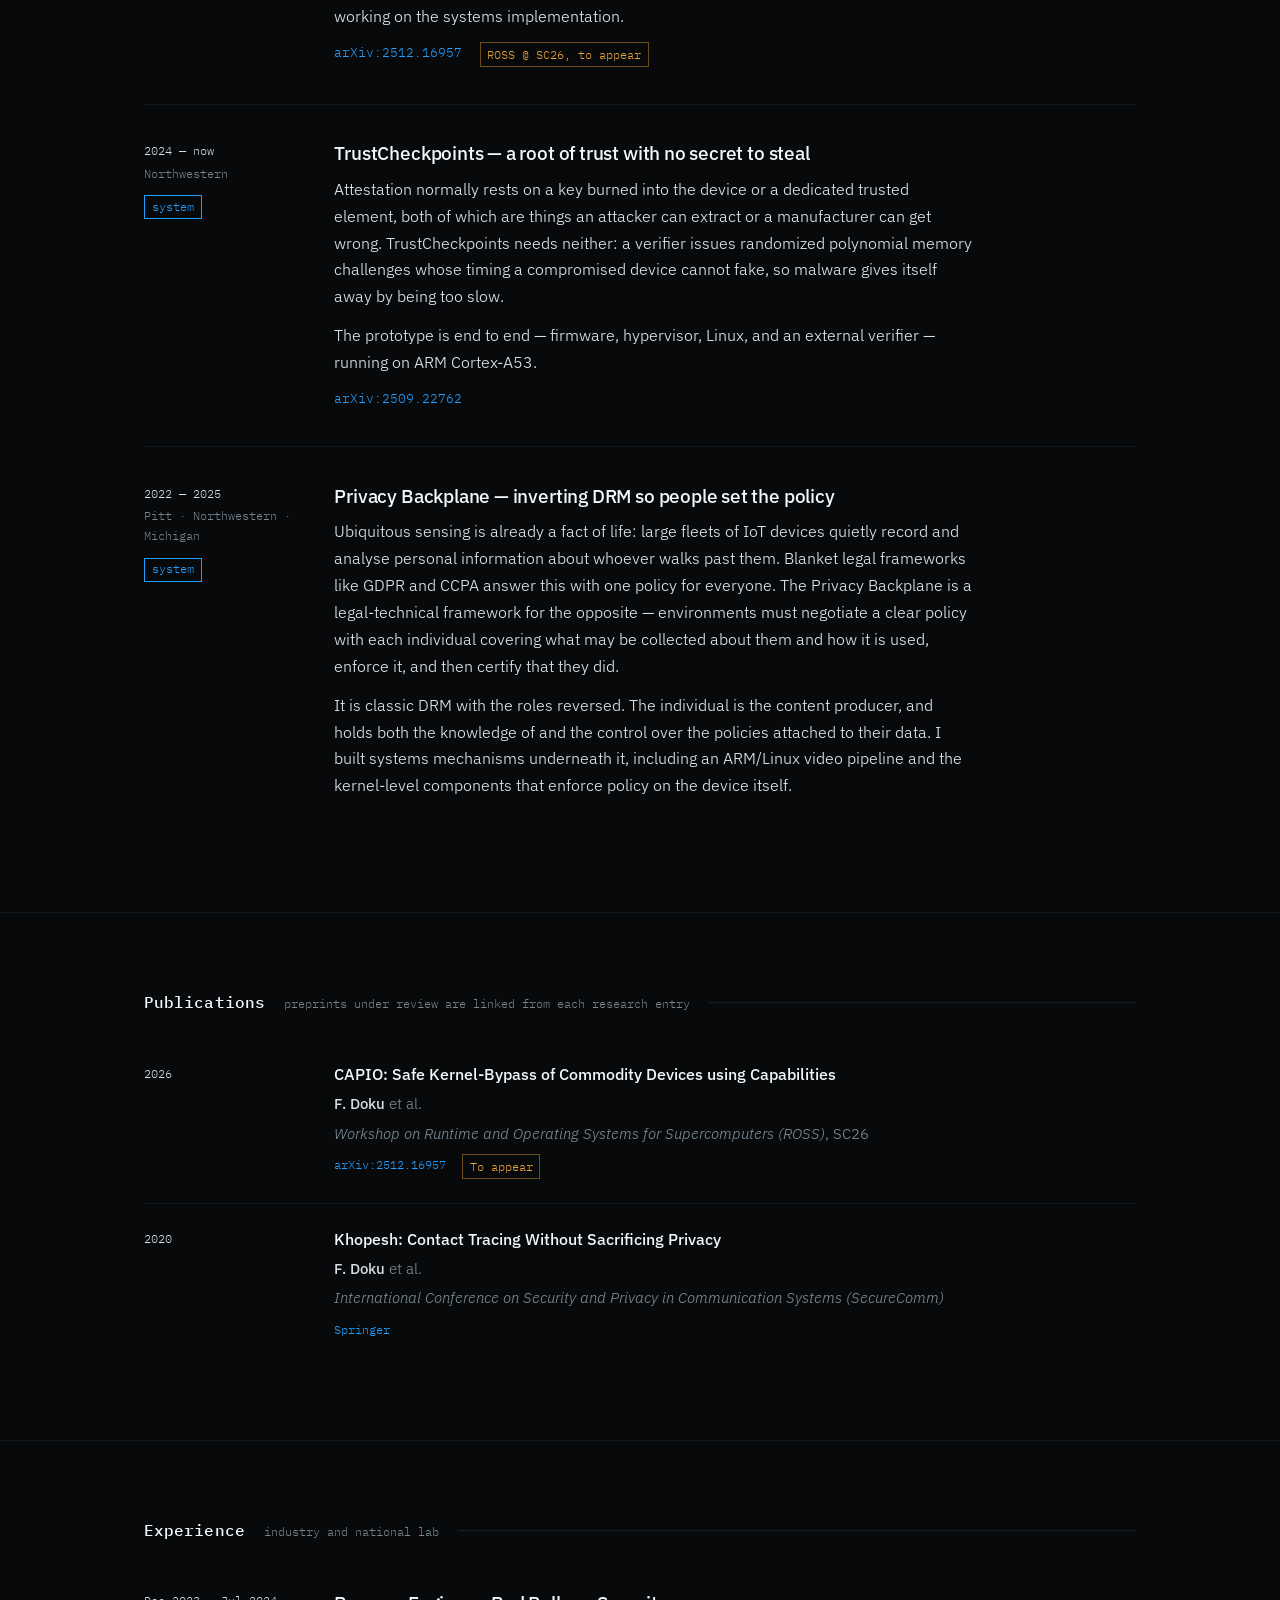
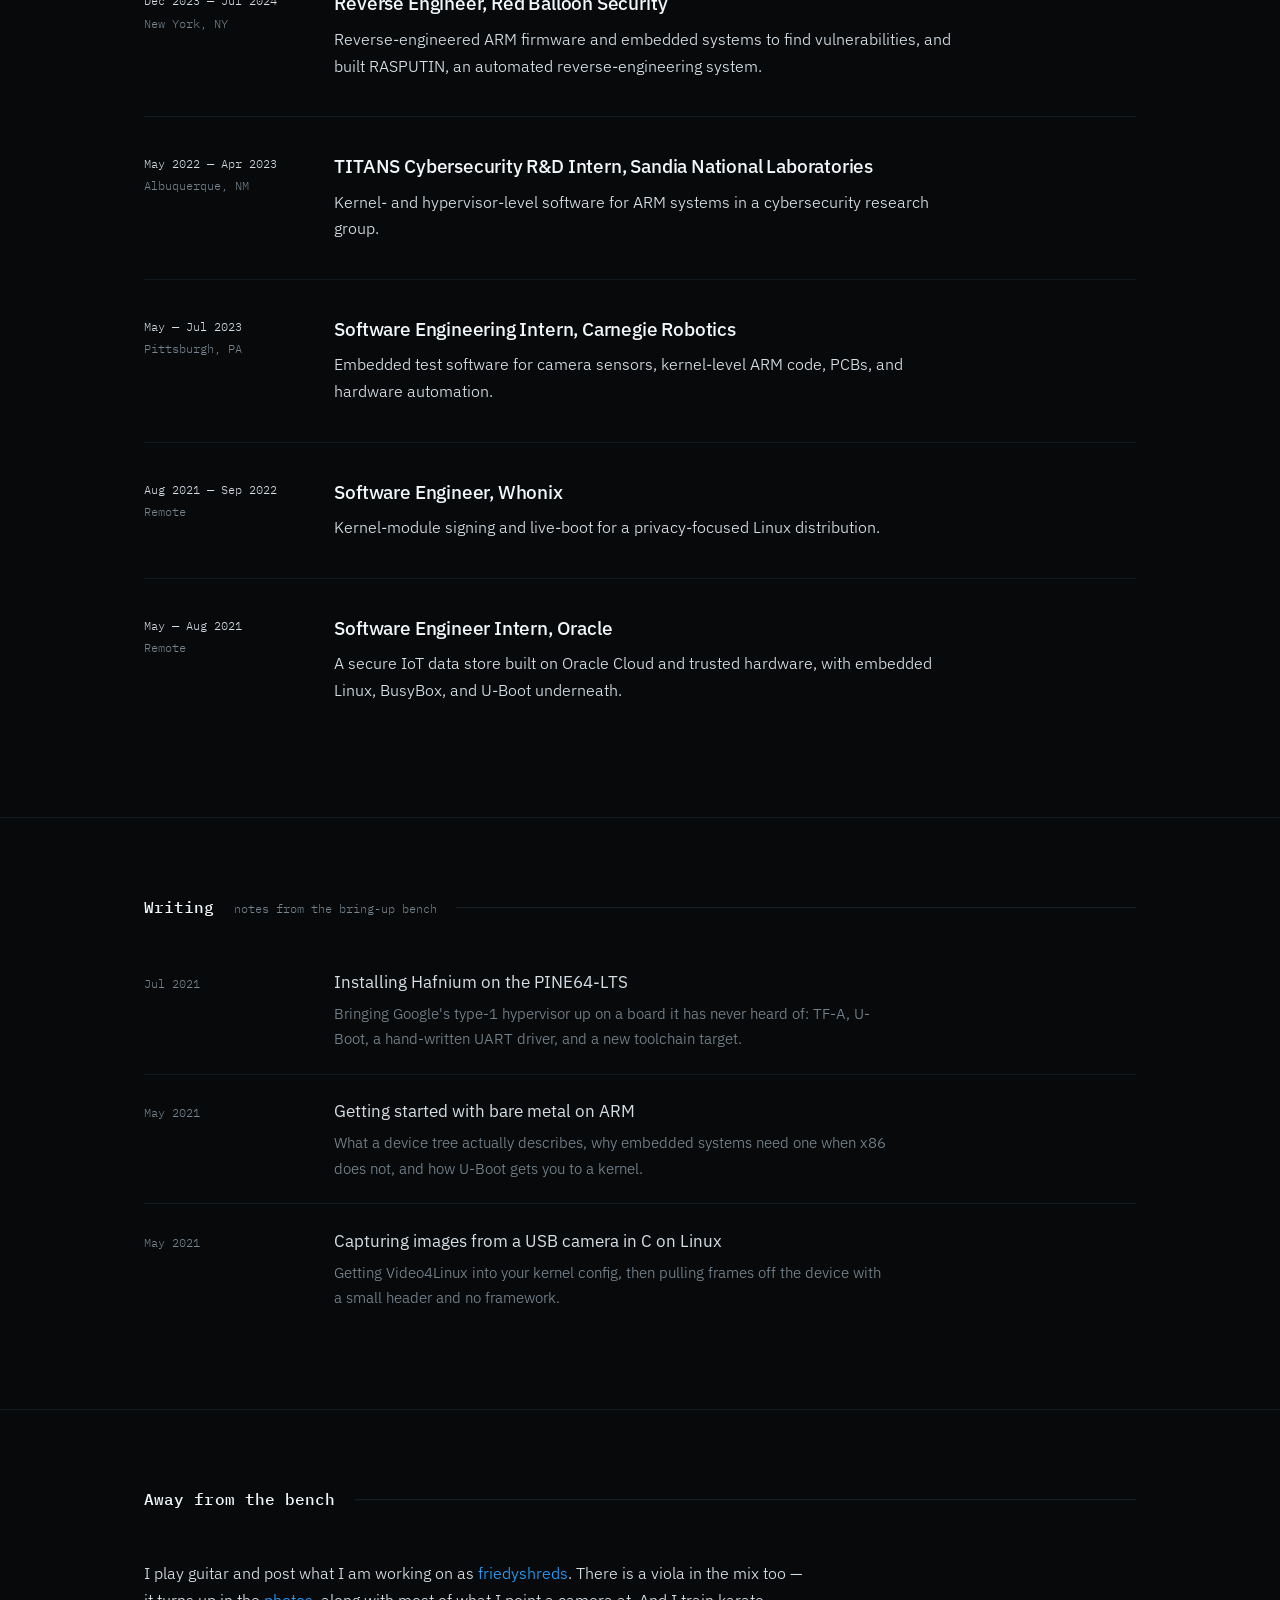
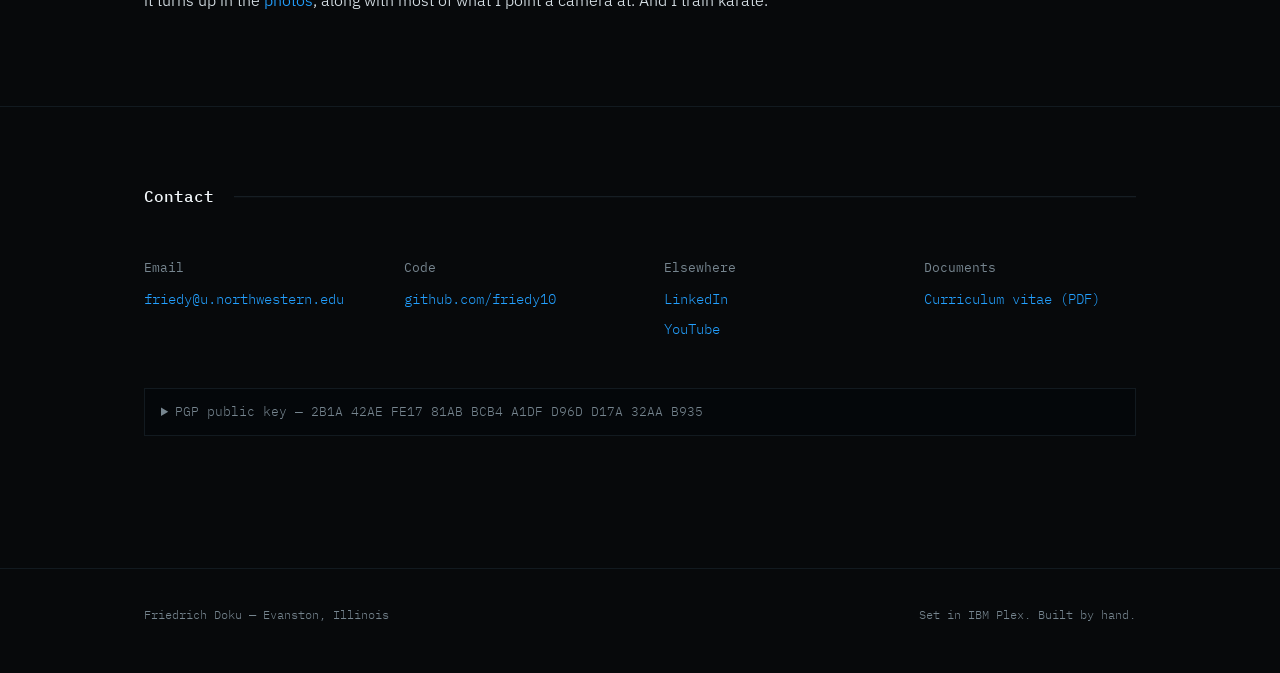
==== commit 71c997e7: "Add a personal section, restore the missing nav link 'Away from the bench' covers guitar (friedyshre" ====
--- a/index.html
+++ b/index.html
@@ -363,6 +363,21 @@
     </div>
   </section>
 
+  <!-- ============ away from the bench ============ -->
+  <section class="band" id="elsewhere">
+    <div class="wrap">
+      <div class="band-head">
+        <h2>Away from the bench</h2>
+      </div>
+      <p class="prose">
+        I play guitar and post what I am working on as
+        <a href="https://www.youtube.com/@friedyshreds">friedyshreds</a>. There is a
+        viola in the mix too — it turns up in the <a href="photos.html">photos</a>,
+        along with most of what I point a camera at. And I train karate.
+      </p>
+    </div>
+  </section>
+
   <!-- ============ contact ============ -->
   <section class="band" id="contact">
     <div class="wrap">
@@ -382,6 +397,7 @@
         <div>
           <h3>Elsewhere</h3>
           <p><a href="https://www.linkedin.com/in/friedrich-doku-34a43a165">LinkedIn</a></p>
+          <p><a href="https://www.youtube.com/@friedyshreds">YouTube</a></p>
         </div>
         <div>
           <h3>Documents</h3>
